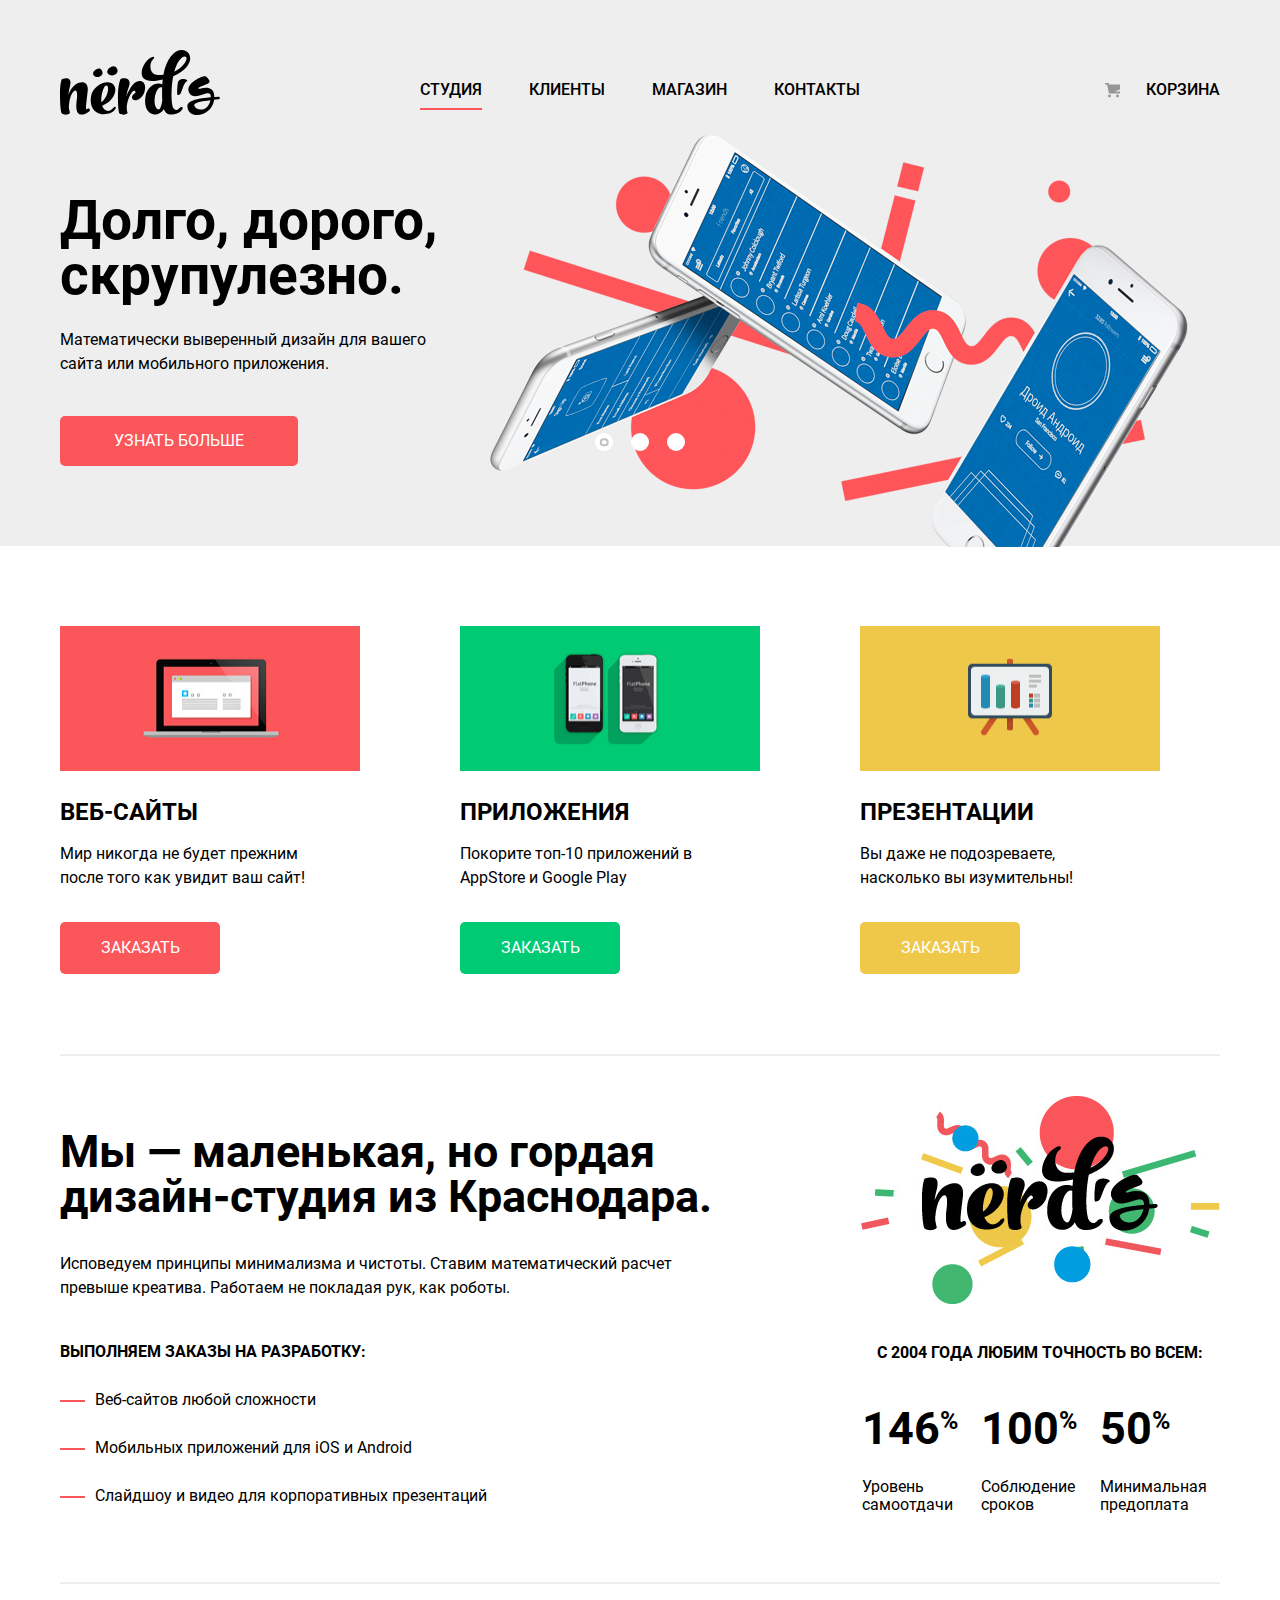
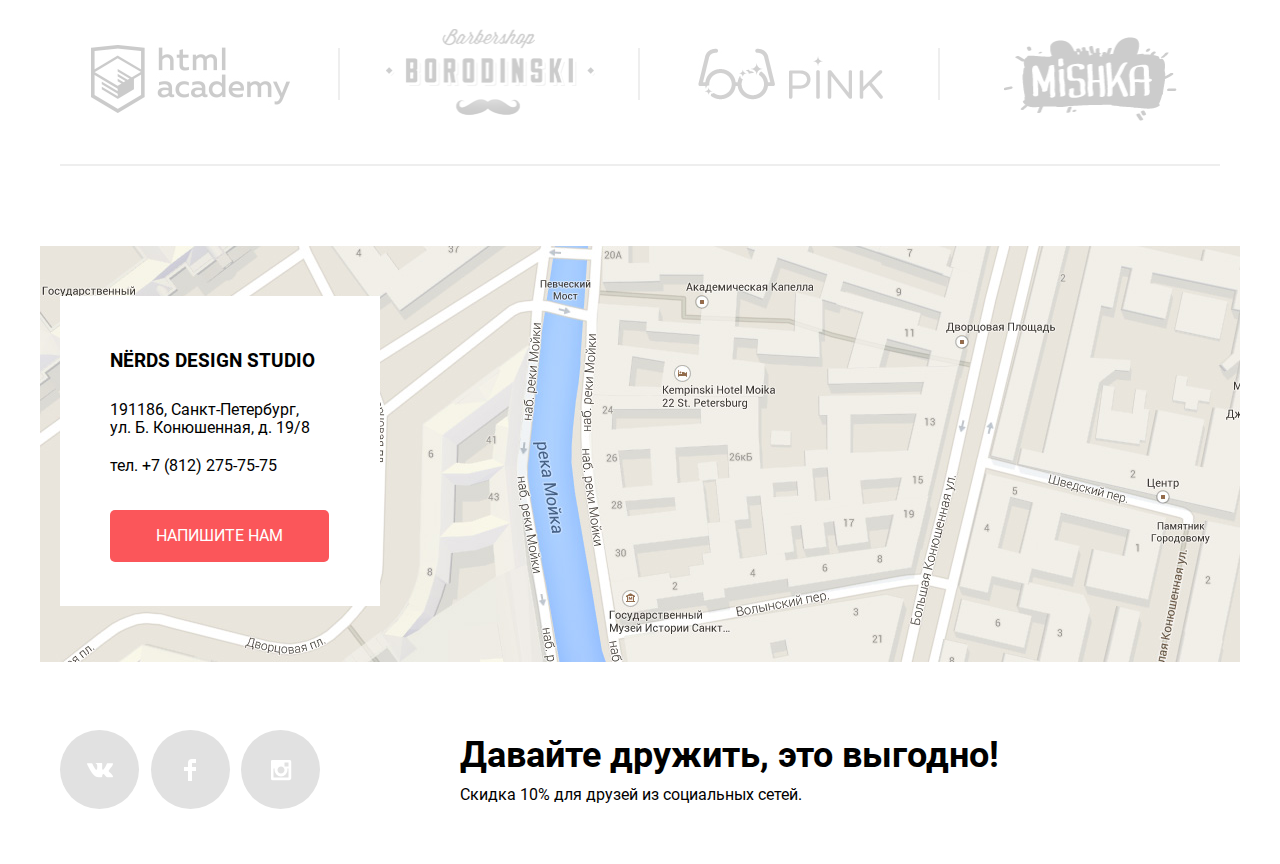
==== index.html @ c5b49dd9 "Оптимизировано" ====
<!DOCTYPE html>
<html lang="ru">
  <head>
    <meta charset="utf-8">
    <title>HTML Academy: Нёрдс</title>
    <link href="css/normalize.css" rel="stylesheet">
    <link href="css/min.style.css" rel="stylesheet">
  </head>
  <body class="index">
    <header class="main-header">
      <div class="container">
        <nav>
          <a class="logo-container" href="index.html">
            <img src="img/icons/nerds-logo.svg" alt="Логотип Нёрдс" width="160" height="65">
          </a>
          <ul class="site-navigation">
            <li class="site-navigation-item">
              <a class="current" href="studio.html">Студия</a>
            </li>
            <li class="site-navigation-item">
              <a href="clients.html">Клиенты</a>
            </li>
            <li class="site-navigation-item">
              <a href="catalog.html">Магазин</a>
            </li>
            <li class="site-navigation-item">
              <a href="contacts.html">Контакты</a>
            </li>
          </ul>
          <ul class="user-navigation">
            <li class="user-navigation-item">
              <a href="cart.html">Корзина</a>
            </li>
          </ul>
        </nav>
        <section class="main-slider">
          <input type="radio" name="slider" id="slide-1" checked>
          <input type="radio" name="slider" id="slide-2">
          <input type="radio" name="slider" id="slide-3">
          <div class="slider-navigation">
            <label for="slide-1" class="slider-navigation-item"></label>
            <label for="slide-2" class="slider-navigation-item"></label>
            <label for="slide-3" class="slider-navigation-item"></label>
          </div>
          <ul class="slider-list">
            <li class="slider-item first">
              <div class="item-info">
                <h2>Долго, дорого, скрупулезно.</h2>
                <p>Математически выверенный дизайн для вашего сайта или мобильного приложения.</p>
                <a class="button" href="slide-1.html">Узнать больше</a>
              </div>
            </li>
            <li class="slider-item second">
              <div class="item-info">
                <h2>Любим математику как никто другой</h2>
                <p>Никакого креатива, только математические формулы для расчета идеальных пропорций.</p>
                <a class="button" href="slide-2.html">Узнать больше</a>
              </div>
            </li>
            <li class="slider-item third">
              <div class="item-info">
                <h2>Только ночь, только хардкор</h2>
                <p>Работать днем, как все? Мы против этого. Ближе к полуночи работа только начинается.</p>
                <a class="button" href="slide-3.html">Узнать больше</a>
              </div>
            </li>
          </ul>
        </section>
      </div>
    </header>
    <main class="container">
      <section class="categories">
        <h2 class="visually-hidden">Каталог услуг</h2>
        <ul class="category-list">
          <li class="category-item cat-first">
            <img src="img/content/illustration-1.jpg" width="300" height="145" alt="Категория: Веб-сайты">
            <h3>Веб-сайты</h3>
            <p>Мир никогда не будет прежним после того как увидит ваш сайт!</p>
            <a class="button" href="to-cart.html">Заказать</a>
          </li>
          <li class="category-item cat-second">
            <img src="img/content/illustration-2.jpg" width="300" height="145" alt="Категория: Веб-приложения">
            <h3>Приложения</h3>
            <p>Покорите топ-10 приложений в AppStore и Google Play</p>
            <a class="button" href="to-cart.html">Заказать</a>
          </li>
          <li class="category-item cat-third">
            <img src="img/content/illustration-3.jpg" width="300" height="145" alt="Категория: Веб-презентации">
            <h3>Презентации</h3>
            <p>Вы даже не подозреваете, насколько вы изумительны!</p>
            <a class="button" href="to-cart.html">Заказать</a>
          </li>
        </ul>
      </section>
      <section class="about-us">
        <div class="container">
          <div class="column-left">
            <h1>Мы — маленькая, но гордая дизайн-студия из Краснодара.</h1>
            <p>Исповедуем принципы минимализма и чистоты. Ставим математический расчет превыше креатива. Работаем не покладая рук, как роботы.</p>
            <b>Выполняем заказы на разработку:</b>
            <ul class="features">
              <li class="feature-item">Веб-сайтов любой сложности</li>
              <li class="feature-item">Мобильных приложений для iOS и Android</li>
              <li class="feature-item">Слайдшоу и видео для корпоративных презентаций</li>
            </ul>
          </div>
          <div class="column-right">
            <img src="img/content/nerds-illustration.png" alt="logo-full" width="360" height="208">
            <table>
              <caption>с 2004 года Любим точность во всем:</caption>
              <tr>
                <th>146<sup>%</sup></th>
                <th>100<sup>%</sup></th>
                <th>50<sup>%</sup></th>
              </tr>
              <tr>
                <td>Уровень самоотдачи</td>
                <td>Соблюдение сроков</td>
                <td>Минимальная предоплата</td>
              </tr>
            </table>
          </div>
        </div>
      </section>
      <section class="clients">
        <div class="container">
          <h2 class="visually-hidden">Наши клиенты</h2>
          <ul class="clients-list">
            <li class="clients-item">
              <a href="https://htmlacademy.ru/intensive/htmlcss" target="blank">HTML academy
                <img src="img/content/logo-1.jpg" alt="HTML academy" width="199" height="68">
              </a>
            </li>
            <li class="clients-item">
              <a href="barbershop-borodinsky.html"> Барбершоп "Бородинский"
                <img src="img/content/logo-2.jpg" alt="Барбершоп Бородинский" width="209" height="90">
              </a>
            </li>
            <li class="clients-item">
              <a href="pink-shop.html">Pink
                <img src="img/content/logo-3.jpg" alt="Pink" width="185" height="52">
              </a>
            </li>
            <li class="clients-item">
              <a href="mishka-store.html">Mishka
                <img src="img/content/logo-4.jpg" alt="Mishka" width="173" height="84">
              </a>
            </li>
          </ul>
        </div>
      </section>
    </main>
    <footer class="main-footer">
      <iframe src="https://www.google.com/maps/embed?pb=!1m18!1m12!1m3!1d1998.6037872533277!2d30.320858716096975!3d59.93871648187614!2m3!1f0!2f0!3f0!3m2!1i1024!2i768!4f13.1!3m3!1m2!1s0x4696310fca145cc1%3A0x42b32648d8238007!2z0JHQvtC70YzRiNCw0Y8g0JrQvtC90Y7RiNC10L3QvdCw0Y8g0YPQuy4sIDE5LzgsINCh0LDQvdC60YIt0J_QtdGC0LXRgNCx0YPRgNCzLCAxOTExODY!5e0!3m2!1sru!2sru!4v1552494220848" width="1200" height="416" style="border:0" allowfullscreen></iframe>
      <div class="container">
        <div class="adress-block">
          <h3>NЁRDS DESIGN STUDIO</h3>
          <p>191186, Санкт-Петербург,
            <br>ул. Б. Конюшенная, д. 19/8
          </p>
          <p>тел. +7 (812) 275-75-75</p>
          <a class="button open-popup" href="feedback.html">Напишите нам</a>
        </div>
      </div>

      <div class="social-container">
        <ul class="footer-social">
          <li class="footer-social-item vkontakte">
            <a href="nerds-vk.ru" aria-label="Группа Nerds во Вконтакте"></a>
          </li>
          <li class="footer-social-item facebook">
            <a href="nefds-fb.com" aria-label="Сообщество Nerds в Facebook"></a>
          </li>
          <li class="footer-social-item instagram">
            <a href="nerds-insta.com" aria-label="Страница Nerds в Instagram"></a>
          </li>
        </ul>
        <p class="footer-slogan">
          <b>Давайте дружить, это выгодно!</b>
          <span>Скидка 10% для друзей из социальных сетей.</span>
        </p>
      </div>
    </footer>
    <div class="modal">
      <button class="close" type="button" aria-label="Закрыть окно">Закрыть</button>
      <form action="https://echo.htmlacademy.ru" method="get">
        <h2>Напишите нам</h2>
        <div class="user-info">
          <p>
            <label for="name">Ваше имя:</label>
            <input type="text" id="name" name="user-name" placeholder="Имя Фамилия">
          </p>
          <p>
            <label for="mail">Ваш e-mail:</label>
            <input type="email" id="mail" name="user-mail" placeholder="email@example.com">
          </p>
        </div>
        <label for="letter">Текст письма:</label>
        <textarea id="letter" minlength="15">В свободной форме</textarea>
        <button class="button" type="submit">Отправить</button>
      </form>
    </div>
    <script src="js/min.script.js"></script>
  </body>
</html>
---- css/min.style.css ----
@-webkit-keyframes bounce{0%{-webkit-transform:translate(-50%,-400%);transform:translate(-50%,-400%)}90%{-webkit-transform:translate(-50%,-10%);transform:translate(-50%,-10%)}to{-webkit-transform:translate(-50%,-50%);transform:translate(-50%,-50%)}}@keyframes bounce{0%{-webkit-transform:translate(-50%,-400%);transform:translate(-50%,-400%)}90%{-webkit-transform:translate(-50%,-10%);transform:translate(-50%,-10%)}to{-webkit-transform:translate(-50%,-50%);transform:translate(-50%,-50%)}}@-webkit-keyframes shake{0%,to{-webkit-transform:translate(-50%,-50%);transform:translate(-50%,-50%)}10%,30%,50%,70%,90%{-webkit-transform:translate(-45%,-50%);transform:translate(-45%,-50%)}20%,40%,60%,80%{-webkit-transform:translate(-55%,-50%);transform:translate(-55%,-50%)}}@keyframes shake{0%,to{-webkit-transform:translate(-50%,-50%);transform:translate(-50%,-50%)}10%,30%,50%,70%,90%{-webkit-transform:translate(-45%,-50%);transform:translate(-45%,-50%)}20%,40%,60%,80%{-webkit-transform:translate(-55%,-50%);transform:translate(-55%,-50%)}}@font-face{font-style:normal;font-weight:500;font-family:"Roboto";src:local("Roboto"),url(../fonts/robotomedium.woff2) format("woff2"),url(../fonts/robotomedium.woff) format("woff")}@font-face{font-style:normal;font-weight:700;font-family:"Roboto";src:local("Roboto"),url(../fonts/robotobold.woff2) format("woff2"),url(../fonts/robotobold.woff) format("woff")}@font-face{font-style:normal;font-weight:400;font-family:"Roboto";src:local("Roboto"),url(../fonts/roboto.woff2) format("woff2"),url(../fonts/roboto.woff) format("woff")}.button,body{margin:0;font-size:16px}body{font-weight:300;font-family:"Roboto","Arial",sans-serif;letter-spacing:0;padding:0;line-height:30px;color:#000}a{text-decoration:none;cursor:pointer}.visually-hidden{position:absolute;width:1px;height:1px;margin:-1px;padding:0;overflow:hidden;border:0;clip:rect(0 0 0 0)}.button{display:inline-block;padding:16px 54px;line-height:18px;vertical-align:middle;text-align:center;color:#fff;text-transform:uppercase;word-wrap:break-word;background-color:#fb565a;border-radius:5px}.button:focus,.button:hover{background-color:#e74246}.button:active{color:rgba(255,255,255,.3);background-color:#d7373b}.container{-webkit-box-sizing:border-box;box-sizing:border-box;width:1200px;margin:0 auto;padding:0 20px}.main-header{padding-top:50px;background-color:#eee}.index.main-header{margin-bottom:80px}.main-header nav{display:-webkit-box;display:-ms-flexbox;display:flex;-webkit-box-align:start;-ms-flex-align:start;align-items:flex-start;background-color:inherit}.logo-container{width:160px;height:65px;margin-right:200px}.logo-container:focus,.logo-container:hover{opacity:.8}.logo-container:active{opacity:.3}.site-navigation,.user-navigation{display:-webkit-box;display:-ms-flexbox;display:flex;-webkit-box-orient:horizontal;-webkit-box-direction:normal;-ms-flex-direction:row;flex-direction:row;-ms-flex-wrap:wrap;flex-wrap:wrap;-webkit-box-pack:justify;-ms-flex-pack:justify;justify-content:space-between;-webkit-box-align:start;-ms-flex-align:start;align-items:flex-start;width:440px;margin:0 60px 0 0;padding:15px 0 0;list-style:none}.user-navigation{-webkit-box-pack:end;-ms-flex-pack:end;justify-content:flex-end;width:300px;margin:0}.site-navigation-item:not(:last-of-type){margin-right:45px}.site-navigation-item a,.user-navigation-item a{position:relative;display:inline-block;padding:10px 0;font-weight:500;font-size:16px;line-height:30px;vertical-align:middle;text-align:right;color:#000;text-transform:uppercase}.site-navigation-item a:focus,.site-navigation-item a:hover,.user-navigation-item a:focus,.user-navigation-item a:hover{color:#fb565a}.site-navigation-item a:active,.user-navigation-item a:active{color:rgba(0,0,0,.3)}.site-navigation-item .current::after{content:"";position:absolute;bottom:5px;left:50%;width:100%;height:2px;background-color:#fb565a;-webkit-transform:translateX(-50%);-ms-transform:translateX(-50%);transform:translateX(-50%)}.user-navigation-item{position:relative}.user-navigation-item:last-child a{width:115px;text-align:right}.user-navigation-item:last-child a:before{content:"";position:absolute;top:50%;left:0;display:block;width:15px;height:15px;background-image:url(../img/icons/cart-icon.svg);-webkit-transform:translateY(-50%);-ms-transform:translateY(-50%);transform:translateY(-50%);opacity:.5}.main-slider{position:relative;margin:0;padding:0}.main-slider input{position:absolute;width:1px;height:1px;margin:-1px;padding:0;overflow:hidden;border:0;clip:rect(0 0 0 0);-webkit-appearance:none;-moz-appearance:none;appearance:none}.slider-navigation{position:absolute;bottom:95px;left:535px;z-index:2;display:-webkit-box;display:-ms-flexbox;display:flex;-webkit-box-pack:justify;-ms-flex-pack:justify;justify-content:space-between;width:90px;height:18px}.slider-navigation-item{width:18px;height:18px;background-color:#fff;border-radius:50%}.main-slider input#slide-1:checked~div label[for=slide-1]::before,.main-slider input#slide-2:checked~div label[for=slide-2]::before,.main-slider input#slide-3:checked~div label[for=slide-3]::before{content:"";position:relative;top:-50%;left:50%;display:inline-block;width:25%;height:25%;vertical-align:middle;border:2px solid #c2c2c2;border-radius:50%;-webkit-transform:translate(-50%,25%);-ms-transform:translate(-50%,25%);transform:translate(-50%,25%)}.main-slider input#slide-1:focus~div label[for=slide-1],.main-slider input#slide-2:focus~div label[for=slide-2],.main-slider input#slide-3:focus~div label[for=slide-3]{-webkit-box-shadow:inset 1px 1px 0 0 #87cefa,inset -1px -1px 0 0 #87cefa,inset -1px 1px 0 0 #87cefa,inset 1px -1px 0 0 #87cefa;box-shadow:inset 1px 1px 0 0 #87cefa,inset -1px -1px 0 0 #87cefa,inset -1px 1px 0 0 #87cefa,inset 1px -1px 0 0 #87cefa}.slider-item,.slider-list{position:relative;width:100%;margin:0}.slider-list{-webkit-box-sizing:border-box;box-sizing:border-box;min-height:430px;list-style:none;display:block;padding:0 0 80px}.slider-item{top:0;left:0;display:none;height:100%;padding:0}.main-slider input#slide-1:checked~.slider-list .first,.main-slider input#slide-2:checked~.slider-list .second,.main-slider input#slide-3:checked~.slider-list .third{display:block}.slider-item.first::after,.slider-item.second::after,.slider-item.third::after{content:"";position:absolute;right:30px;bottom:-82px;z-index:1;width:700px;height:414px;background-image:url(../img/content/slide1.png);background-repeat:no-repeat}.slider-item.second::after,.slider-item.third::after{bottom:-80px;height:430px;background-image:url(../img/content/slide2.png)}.slider-item.third::after{width:760px;height:410px;background-image:url(../img/content/slide3.png)}.slider-item .item-info{width:520px}.slider-item h2{margin:0 0 25px;padding:78px 0 0;font-size:55px;line-height:55px}.slider-item p{width:410px;margin:0 0 40px;padding:0;line-height:24px}.categories{width:1160px;margin:0 auto}.category-item,.category-list{display:-webkit-box;display:-ms-flexbox;display:flex;-webkit-box-direction:normal}.category-list{-webkit-box-pack:start;-ms-flex-pack:start;justify-content:flex-start;list-style:none;-webkit-box-orient:horizontal;-ms-flex-direction:row;flex-direction:row;width:100%;margin:0;padding:80px 0 0}.category-item{-webkit-box-orient:vertical;-ms-flex-direction:column;flex-direction:column;width:300px;margin:0 100px 0 0;padding:0}.category-item img{margin:0 0 26px;padding:0}.category-item h3{margin:0 0 15px;padding:0;font-size:24px;line-height:30px;text-transform:uppercase}.category-item p{max-width:260px;margin:0 0 32px;padding:0;line-height:24px}.category-item a{-webkit-box-sizing:border-box;box-sizing:border-box;max-width:160px;margin:0;padding:17px 0}.cat-second a{background-color:#00ca74}.cat-second a:focus,.cat-second a:hover{background-color:#00bc6c}.cat-second a:active{background-color:#00aa62}.cat-third a{margin-bottom:80px;background-color:#efc84a}.cat-third a:focus,.cat-third a:hover{background-color:#eab534}.cat-third a:active{background-color:#e5a722}.about-us{margin-bottom:50px;font-size:16px;line-height:24px}.about-us .container{display:-webkit-box;display:-ms-flexbox;display:flex;-webkit-box-orient:horizontal;-webkit-box-direction:normal;-ms-flex-direction:row;flex-direction:row;-webkit-box-pack:justify;-ms-flex-pack:justify;justify-content:space-between;width:1160px;margin:0 auto;padding:0;border-top:2px solid #eee}.column-left{width:700px}.column-right{width:360px}.about-us h1{margin:0 0 33px;padding:73px 0 0;font-size:45px;line-height:45px}.about-us p{width:620px;margin:0 0 40px;padding:0}.about-us b,.about-us caption{margin:0;padding:0;font-weight:700;text-transform:uppercase}.about-us .features{margin:0;padding:24px 0 0;list-style:none}.features li{position:relative;margin:0 0 24px;padding:0 0 0 35px}.features li::before{content:"";position:absolute;top:50%;left:0;width:25px;height:2px;background-color:#fb565a}.about-us img{margin:0;padding:40px 0 30px}.about-us table{width:360px;margin:0;padding:0;text-align:left}.about-us sup{font-size:25px;line-height:10px}.about-us caption{padding:0 0 55px}.about-us td,.about-us th{width:120px;margin:0;padding:2px 0 35px;font-size:45px;line-height:10px}.about-us td{padding:0;font-weight:400;font-size:16px;line-height:18px}.clients{margin-bottom:80px}.clients .container{-webkit-box-align:center;-ms-flex-align:center;align-items:center;-webkit-box-sizing:border-box;box-sizing:border-box;width:1160px;min-height:184px;margin:0 auto;padding:0;border-top:2px solid #eee;border-bottom:2px solid #eee}.clients .container,.clients-item,.clients-list{display:-webkit-box;display:-ms-flexbox;display:flex}.clients-list{-webkit-box-orient:horizontal;-webkit-box-direction:normal;-ms-flex-direction:row;flex-direction:row;-ms-flex-wrap:wrap;flex-wrap:wrap;height:100%;padding:0;list-style:none;width:100%}.clients-item{position:relative;-webkit-box-pack:center;-ms-flex-pack:center;justify-content:center;-webkit-box-align:center;-ms-flex-align:center;align-items:center;-webkit-box-sizing:border-box;box-sizing:border-box;width:300px;padding-top:15px}.clients-item a{opacity:.2;font-size:0}.clients-item a:focus,.clients-item a:hover{opacity:1}.clients-item a:active{opacity:.1}.clients-item:first-of-type,.clients-item:last-of-type{width:280px;padding-top:25px}.clients-item:first-of-type{padding-right:20px}.clients-item:last-of-type{padding-left:20px}.clients-item:not(:last-of-type)::after{content:"";position:absolute;top:50%;right:0;width:2px;height:52px;background-color:#eee;-webkit-transform:translateY(-50%);-ms-transform:translateY(-50%);transform:translateY(-50%)}.main-footer .container{position:relative;display:block;width:1200px;height:416px;margin:0 auto 68px;padding:0;background-color:#e9e5dc;background-image:url(../img/content/map.jpg)}.main-footer iframe{z-index:1;width:100%;height:416px;positioN:absolute}.adress-block,.adress-block .button{-webkit-box-sizing:border-box;box-sizing:border-box}.adress-block{position:absolute;top:50px;left:20px;z-index:2;height:310px;background-color:#fff;width:320px;padding:50px}.adress-block h3{margin:0 0 25px;padding:0}.adress-block p{margin:0 0 20px;padding:0;font-weight:400;line-height:18px}.adress-block .button{width:219px;margin:15px 0 0;padding:17px 0}.footer-social,.social-container{display:-webkit-box;display:-ms-flexbox;display:flex;-webkit-box-orient:horizontal;-webkit-box-direction:normal;-ms-flex-direction:row;flex-direction:row;width:1160px;margin:0 auto 45px;padding:0 20px}.footer-social{-ms-flex-wrap:wrap;flex-wrap:wrap;-webkit-box-pack:justify;-ms-flex-pack:justify;justify-content:space-between;-webkit-box-align:start;-ms-flex-align:start;align-items:flex-start;-webkit-box-sizing:border-box;box-sizing:border-box;width:260px;margin:0 140px 0 0;padding:0;list-style:none}.footer-social-item{width:79px;height:79px;margin-bottom:10px;background-color:#e1e1e1;border-radius:50%}.footer-social-item a{position:relative;display:block;width:100%;height:100%;border-radius:50%}.footer-social-item a:focus,.footer-social-item a:hover{background-color:#e74246}.footer-social-item a:active{background-color:#d7373b}.facebook a:active::after,.instagram a:active::after,.vkontakte a:active::after{opacity:.3}.facebook a::after,.vkontakte a::after{left:50%;-webkit-transform:translate(-50%,-50%);-ms-transform:translate(-50%,-50%);transform:translate(-50%,-50%)}.vkontakte a::after{content:"";position:absolute;top:50%;display:block;width:26px;height:15px;background-image:url(../img/icons/vk-icon.svg)}.facebook a::after{width:12px;height:22px;background-image:url(../img/icons/fb-icon.svg)}.facebook a::after,.field-radio label::before,.instagram a::after{content:"";position:absolute;top:50%;display:block}.instagram a::after{background-image:url(../img/icons/insta-icon.svg);-webkit-transform:translate(-50%,-50%);-ms-transform:translate(-50%,-50%);transform:translate(-50%,-50%);left:50%;width:21px;height:21px}.footer-slogan{max-width:560px;margin:0;padding:0}.footer-slogan p{margin-top:30px;padding:1px 0 0}.footer-slogan b{display:block;margin-bottom:7px;padding-top:7px;font-weight:700;font-size:36px;line-height:36px}.footer-slogan span{margin:0}.main-header h1{width:100%;margin:0;padding:78px 0 0;font-weight:500;font-size:55px;line-height:55px;text-align:center;letter-spacing:.001em}.container.inner-container,.main-header .title{display:-webkit-box;display:-ms-flexbox;display:flex}.main-header .title{-webkit-box-sizing:border-box;box-sizing:border-box;min-height:240px;margin:0;padding-bottom:100px}.container.inner-container{-webkit-box-orient:horizontal;-webkit-box-direction:normal;-ms-flex-direction:row;flex-direction:row;-webkit-box-pack:justify;-ms-flex-pack:justify;justify-content:space-between;padding:0 20px}.catalog .main-header{margin-bottom:58px}.container aside{width:260px}aside fieldset{display:-webkit-box;display:-ms-flexbox;display:flex;-webkit-box-orient:vertical;-webkit-box-direction:normal;-ms-flex-direction:column;flex-direction:column;margin:0;padding:0;border:0}.field-range{margin-bottom:60px}.field-radio{margin-bottom:34px}.field-check{margin-bottom:35px}fieldset legend{margin-bottom:15px;padding:0;font-weight:700;font-size:18px;line-height:24px;text-transform:uppercase;letter-spacing:.001em}fieldset label{position:relative;margin-bottom:10px;padding-left:35px;font-weight:400}.range-filter{width:260px;margin-top:35px}.range-controls{position:relative;height:41px;margin-bottom:15px;padding-top:39px;padding-right:20px;padding-left:20px;background-color:#f1f1f1;border-radius:5px}.range-controls .scale{height:2px;background:#d7dcde}.range-controls .bar{width:70%;height:2px;background:#00ca74}.range-controls .toggle{position:absolute;top:31px;left:0;width:4px;height:4px;padding:0;background-color:#ababab;border:8px solid #fff;border-radius:50%;-webkit-box-shadow:0 2px 1px 0 #cfcfcf;box-shadow:0 2px 1px 0 #cfcfcf;cursor:pointer}.range-controls .toggle-min{left:15px}.range-controls .toggle-max{left:160px}.price-controls{display:-webkit-box;display:-ms-flexbox;display:flex;-webkit-box-orient:horizontal;-webkit-box-direction:normal;-ms-flex-direction:row;flex-direction:row;width:100%}.price-controls label{width:50%;margin-bottom:0;padding:0;font-size:16px;text-transform:uppercase}.price-controls input{width:60px;margin-left:10px;padding:8px 10px;font-size:16px;font-family:"Roboto","Arial",sans-serif;text-align:center;color:#283136;background:#f1f1f1;border:0;border-radius:5px}.max-price{text-align:right}.field-radio label::before{left:0;width:18px;height:18px;border:3px solid #4d4d4d;border-radius:50%;-webkit-transform:translateY(-50%);-ms-transform:translateY(-50%);transform:translateY(-50%);opacity:.5}.field-radio input:checked+label:after{content:"";position:absolute;top:50%;left:8px;width:8px;height:8px;background-color:#4d4d4d;border-radius:50%;-webkit-transform:translateY(-50%);-ms-transform:translateY(-50%);transform:translateY(-50%);opacity:.5}.field-check label:before{content:"";position:absolute;top:50%;left:0;display:block;-webkit-box-sizing:border-box;box-sizing:border-box;width:27px;height:23px;background-image:url(../img/icons/checkbox-off.svg);background-repeat:no-repeat;-webkit-transform:translateY(-50%);-ms-transform:translateY(-50%);transform:translateY(-50%);opacity:.5}.field-check input:checked+label:before{background-image:url(../img/icons/checkbox-on.svg)}.field-radio input:checked+label:hover:after,fieldset label:hover:before{opacity:1}fieldset input:disabled+label{opacity:.3;pointer-events:none}fieldset input:focus+label{-webkit-box-shadow:inset 1px 1px 0 0 #87cefa,inset -1px -1px 0 0 #87cefa,inset -1px 1px 0 0 #87cefa,inset 1px -1px 0 0 #87cefa;box-shadow:inset 1px 1px 0 0 #87cefa,inset -1px -1px 0 0 #87cefa,inset -1px 1px 0 0 #87cefa,inset 1px -1px 0 0 #87cefa}.field-radio input:focus+label:after,fieldset input:focus+label:before{opacity:1}aside button{width:100%;border:0}aside .button{font-weight:700;font-size:16px;line-height:18px;color:#000;background-color:#eee;border-radius:2%}aside .button:focus,aside .button:hover{background-color:#dfdfdf}aside .button:active{color:rgba(0,0,0,.3);background-color:#d5d5d5;-webkit-box-shadow:inset 0 3px 0 0 rgba(0,0,0,.1);box-shadow:inset 0 3px 0 0 rgba(0,0,0,.1)}.inner-catalog{width:760px}.inner-catalog ul{margin:0;padding:0;list-style:none}.inner-catalog .sortings,.sortings ul{display:-webkit-box;display:-ms-flexbox;display:flex;-webkit-box-orient:horizontal;-webkit-box-direction:normal;-ms-flex-direction:row;flex-direction:row}.inner-catalog .sortings{margin-bottom:50px}.sortings ul{margin:0;padding:0}.sortings h3{margin:0 auto 0 0;padding:0;font-weight:700;font-size:18px;line-height:24px;text-transform:uppercase;letter-spacing:.001em}.sortings a{display:inline-block;font-weight:400;font-size:14px;line-height:18px;vertical-align:middle;color:#000;text-transform:uppercase;opacity:.3}.sortings a:focus,.sortings a:hover{opacity:.6}.sortings a:active{opacity:1}.sortings .sort-type{margin-right:45px}.sort-order li,.sort-type li{display:-webkit-inline-box;display:-ms-inline-flexbox;display:inline-flex}.sort-type li:not(:last-of-type){margin-right:25px;padding-top:2px}.sortings .sort-order{display:-webkit-box;display:-ms-flexbox;display:flex;-webkit-box-pack:justify;-ms-flex-pack:justify;justify-content:space-between;width:45px}.sort-order a{position:relative;width:15px;height:18px;font-size:0}.sort-order .sorted::before{-webkit-transform:rotate(180deg);-ms-transform:rotate(180deg);transform:rotate(180deg)}.sort-order a::before{content:"";position:absolute;top:25%;left:25%;display:block;width:11px;height:10px;background-image:url(../img/icons/icon-up-dir.svg)}.sortings .sorted{opacity:1}.inner-catalog .catalog-list{display:-webkit-box;display:-ms-flexbox;display:flex;-webkit-box-orient:horizontal;-webkit-box-direction:normal;-ms-flex-direction:row;flex-direction:row;-ms-flex-wrap:wrap;flex-wrap:wrap;margin-bottom:26px}.catalog-item{position:relative;max-width:360px;margin-bottom:24px;padding-top:40px}.catalog-item:not(:nth-of-type(2n)){margin-right:40px}.catalog-item .button,.catalog-item .info{-webkit-box-sizing:border-box;box-sizing:border-box}.catalog-item .info{position:absolute;bottom:10px;z-index:2;display:-webkit-box;display:-ms-flexbox;display:flex;-webkit-box-orient:vertical;-webkit-box-direction:normal;-ms-flex-direction:column;flex-direction:column;-webkit-box-align:center;-ms-flex-align:center;align-items:center;min-height:230px;max-height:575px;padding-bottom:40px;background-color:#eee;width:100%}.catalog-item:before{content:"";position:absolute;top:0;left:0;width:360px;height:40px;background-image:url(../img/icons/browser.svg);opacity:.12}.catalog-item h3{margin:0 0 18px;padding:30px 0 0;font-weight:700;font-size:18px;line-height:24px;text-transform:uppercase;letter-spacing:.001em}.project-name a{color:#000}.catalog-item b{width:200px;min-height:60px;max-height:800px;margin-bottom:5px;overflow:auto;font-weight:400;line-height:18px;text-align:center}.catalog-item .button{width:200px}.catalog-item .hidden{display:none}.catalog-item:focus-within:before,.catalog-item:focus:before,.catalog-item:hover:before{opacity:1}.catalog-item a:focus+.hidden,.catalog-item a:hover+.hidden{display:-webkit-box;display:-ms-flexbox;display:flex}.catalog-item .hidden:hover,.catalog-item:focus-within .hidden{display:-webkit-box;display:-ms-flexbox;display:flex}.inner-catalog .pagination{display:-webkit-box;display:-ms-flexbox;display:flex;-webkit-box-orient:horizontal;-webkit-box-direction:normal;-ms-flex-direction:row;flex-direction:row;-ms-flex-wrap:wrap;flex-wrap:wrap;width:100%;margin-bottom:40px}.pagination a,.pagination-item{-webkit-box-pack:center;-ms-flex-pack:center;justify-content:center;-webkit-box-align:center;-ms-flex-align:center;align-items:center;-webkit-box-sizing:border-box;box-sizing:border-box}.pagination a{display:-webkit-inline-box;display:-ms-inline-flexbox;display:inline-flex;width:100%;color:#000;text-transform:uppercase;height:100%}.pagination-item{display:-webkit-box;display:-ms-flexbox;display:flex;min-width:50px;height:50px;margin:0 10px 20px 0;padding:0;background-color:#eee;border-radius:5px}.pagination-item:last-of-type{width:260px;margin-right:0}.pagination .current{-webkit-box-sizing:border-box;box-sizing:border-box;background-color:transparent;border:3px solid #eee}.pagination-item:focus-within,.pagination-item:hover{background-color:#dfdfdf}.pagination-item:active{background-color:#d5d5d5;-webkit-box-shadow:inset 0 3px 0 0 rgba(0,0,0,.1);box-shadow:inset 0 3px 0 0 rgba(0,0,0,.1)}.pagination-item:active a{color:rgba(0,0,0,.3)}.modal{position:fixed;top:50%;left:50%;z-index:5;display:none;-webkit-box-sizing:border-box;box-sizing:border-box;width:960px;height:590px;margin:0;padding:70px 100px;background-color:#fff;-webkit-box-shadow:0 20px 40px 0 rgba(0,0,0,.75);box-shadow:0 20px 40px 0 rgba(0,0,0,.75);-webkit-transform:translate(-50%,-50%);-ms-transform:translate(-50%,-50%);transform:translate(-50%,-50%)}.modal-error,.modal-open{-webkit-animation-duration:.6s;animation-duration:.6s}.modal-open{display:block;-webkit-animation-name:bounce;animation-name:bounce}.modal-error{-webkit-animation-name:shake;animation-name:shake}.modal .close{position:absolute;top:80px;right:90px;width:21px;height:21px;font-size:0;background:0 0;background-image:url(../img/icons/close-cross.svg);border:0;opacity:.5}.modal .close:focus,.modal .close:hover{opacity:1}.modal .close:active{opacity:.1}.modal button{border:0}.modal form{-webkit-box-orient:vertical;-ms-flex-direction:column;flex-direction:column;width:100%;margin:0;padding:0}.modal h2{margin:0 0 30px;padding:0;font-size:45px;line-height:45px}.modal .user-info,.modal form,.user-info p{display:-webkit-box;display:-ms-flexbox;display:flex;-webkit-box-direction:normal}.modal .user-info{-webkit-box-pack:justify;-ms-flex-pack:justify;justify-content:space-between;margin:0 0 25px;padding:0;-webkit-box-orient:horizontal;-ms-flex-direction:row;flex-direction:row}.user-info p{-webkit-box-orient:vertical;-ms-flex-direction:column;flex-direction:column;width:360px}.modal textarea,.user-info input{-webkit-box-sizing:border-box;box-sizing:border-box;padding:14px;border:2px solid rgba(0,0,0,.3);border-radius:3px}.user-info input{font-weight:400;margin:0}.modal label,.user-info p{margin:0 0 5px;padding:0}label[for=letter]{margin-bottom:0}.modal textarea{height:116px;margin:0 0 48px;color:rgba(0,0,0,.3)}.modal .button{width:260px}
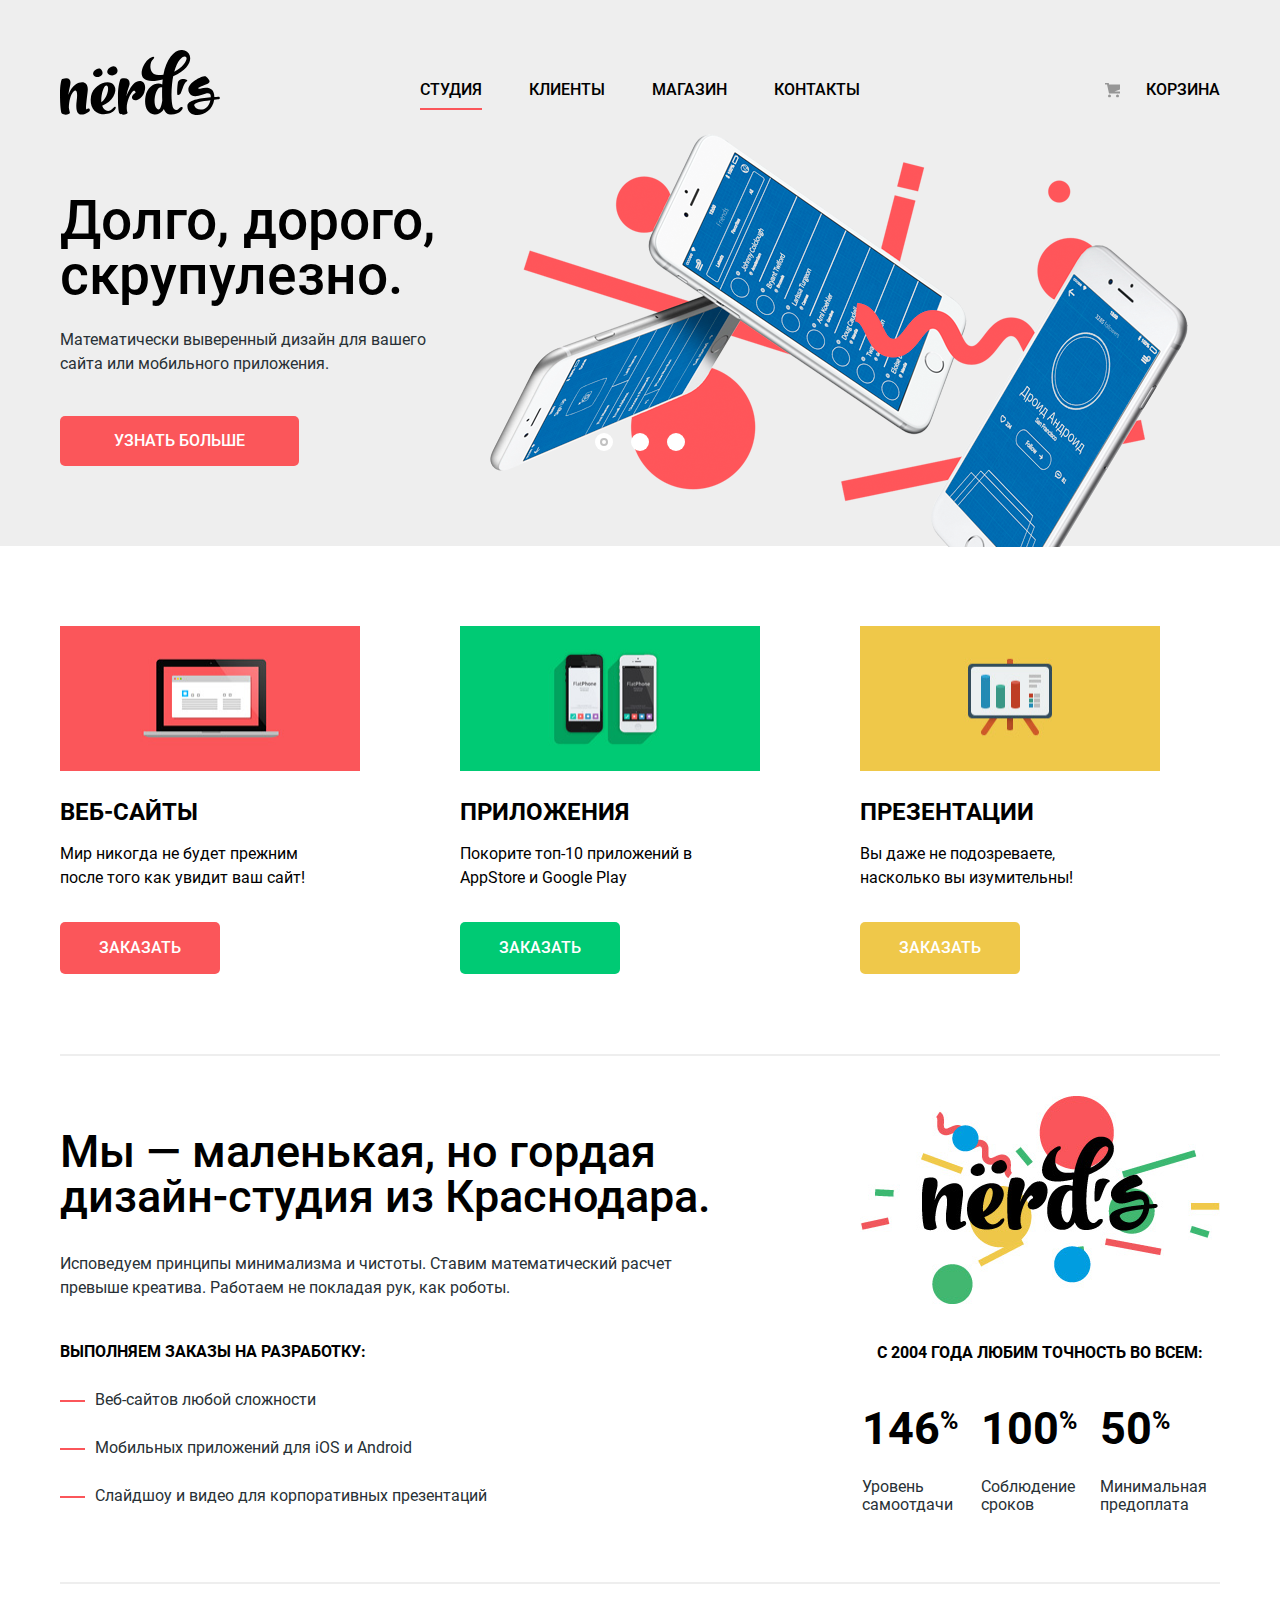
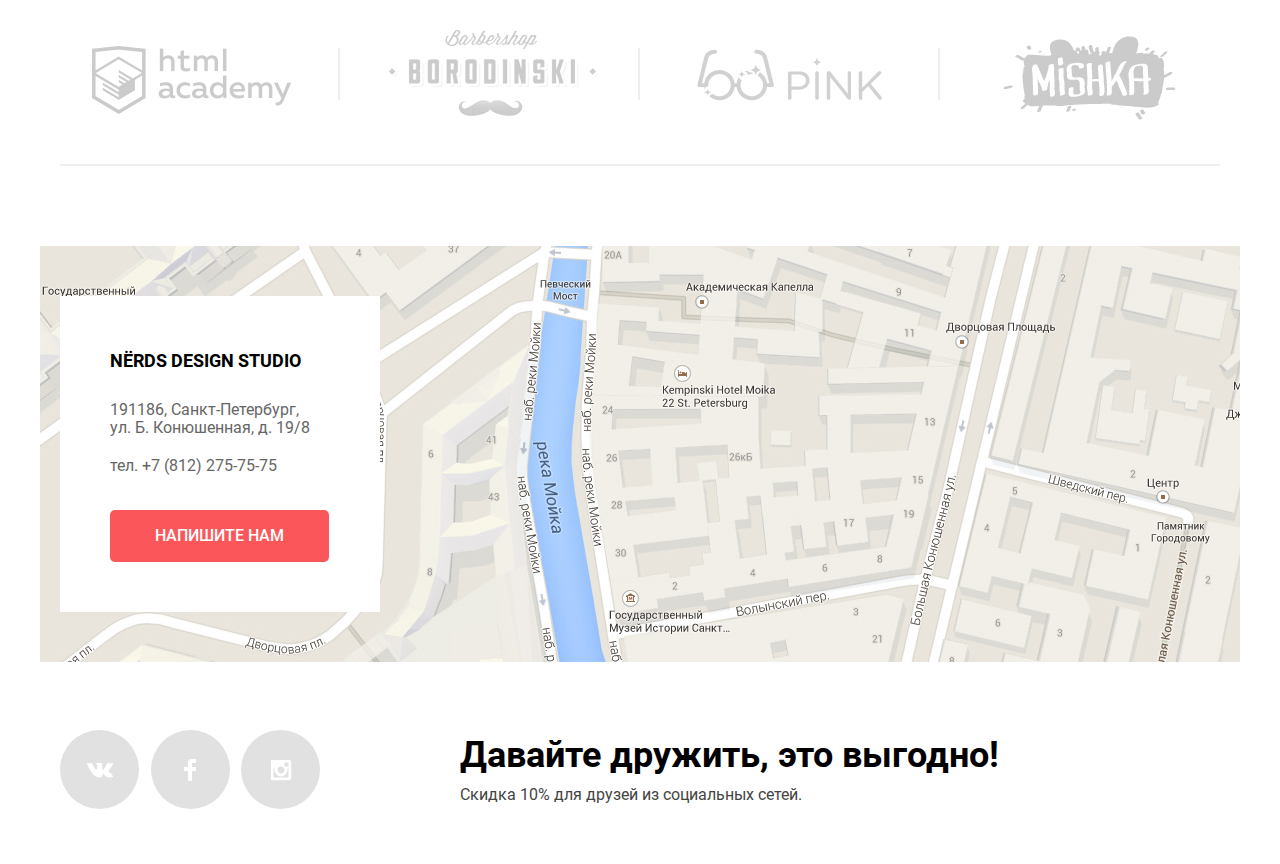
==== commit 87348fb9: "Правки самостоятельно после первой попытки" ====
--- a/index.html
+++ b/index.html
@@ -4,7 +4,7 @@
     <meta charset="utf-8">
     <title>HTML Academy: Нёрдс</title>
     <link href="css/normalize.css" rel="stylesheet">
-    <link href="css/min.style.css" rel="stylesheet">
+    <link href="css/styles.css" rel="stylesheet">
   </head>
   <body class="index">
     <header class="main-header">
@@ -38,9 +38,9 @@
           <input type="radio" name="slider" id="slide-2">
           <input type="radio" name="slider" id="slide-3">
           <div class="slider-navigation">
-            <label for="slide-1" class="slider-navigation-item"></label>
-            <label for="slide-2" class="slider-navigation-item"></label>
-            <label for="slide-3" class="slider-navigation-item"></label>
+            <label for="slide-1" class="slider-navigation-item">Кнопка слайда номер один</label>
+            <label for="slide-2" class="slider-navigation-item">Кнопка слайда номер два</label>
+            <label for="slide-3" class="slider-navigation-item">Кнопка слайда номер три</label>
           </div>
           <ul class="slider-list">
             <li class="slider-item first">
@@ -128,22 +128,22 @@
           <ul class="clients-list">
             <li class="clients-item">
               <a href="https://htmlacademy.ru/intensive/htmlcss" target="blank">HTML academy
-                <img src="img/content/logo-1.jpg" alt="HTML academy" width="199" height="68">
+                <img src="img/content/logo-1.png" alt="HTML academy" width="199" height="68">
               </a>
             </li>
             <li class="clients-item">
               <a href="barbershop-borodinsky.html"> Барбершоп "Бородинский"
-                <img src="img/content/logo-2.jpg" alt="Барбершоп Бородинский" width="209" height="90">
+                <img src="img/content/logo-2.png" alt="Барбершоп Бородинский" width="209" height="90">
               </a>
             </li>
             <li class="clients-item">
               <a href="pink-shop.html">Pink
-                <img src="img/content/logo-3.jpg" alt="Pink" width="185" height="52">
+                <img src="img/content/logo-3.png" alt="Pink" width="185" height="52">
               </a>
             </li>
             <li class="clients-item">
               <a href="mishka-store.html">Mishka
-                <img src="img/content/logo-4.jpg" alt="Mishka" width="173" height="84">
+                <img src="img/content/logo-4.png" alt="Mishka" width="173" height="84">
               </a>
             </li>
           </ul>
--- a/css/styles.css
+++ b/css/styles.css
@@ -0,0 +1,2009 @@
+@font-face {
+  font-style: normal;
+  font-weight: 500;
+  font-family: "Roboto";
+
+  src: local("Roboto"),
+  url("../fonts/robotomedium.woff2") format("woff2"),
+  url("../fonts/robotomedium.woff") format("woff");
+}
+
+@font-face {
+  font-style: normal;
+  font-weight: 700;
+  font-family: "Roboto";
+
+  src: local("Roboto"),
+  url("../fonts/robotobold.woff2") format("woff2"),
+  url("../fonts/robotobold.woff") format("woff");
+}
+
+@font-face {
+  font-style: normal;
+  font-weight: 400;
+  font-family: "Roboto";
+
+  src: local("Roboto"),
+  url("../fonts/roboto.woff2") format("woff2"),
+  url("../fonts/roboto.woff") format("woff");
+}
+
+@-webkit-keyframes bounce {
+  0% {
+    -webkit-transform: translate(-50%, -400%);
+            transform: translate(-50%, -400%);
+  }
+
+  90% {
+    -webkit-transform: translate(-50%, -10%);
+            transform: translate(-50%, -10%);
+  }
+
+  100% {
+    -webkit-transform: translate(-50%, -50%);
+            transform: translate(-50%, -50%);
+  }
+}
+
+@keyframes bounce {
+  0% {
+    -webkit-transform: translate(-50%, -400%);
+            transform: translate(-50%, -400%);
+  }
+
+  90% {
+    -webkit-transform: translate(-50%, -10%);
+            transform: translate(-50%, -10%);
+  }
+
+  100% {
+    -webkit-transform: translate(-50%, -50%);
+            transform: translate(-50%, -50%);
+  }
+}
+
+@-webkit-keyframes shake {
+  0%,
+  100% {
+    -webkit-transform: translate(-50%, -50%);
+            transform: translate(-50%, -50%);
+  }
+
+  10%,
+  30%,
+  50%,
+  70%,
+  90% {
+    -webkit-transform: translate(-45%, -50%);
+            transform: translate(-45%, -50%);
+  }
+
+  20%,
+  40%,
+  60%,
+  80% {
+    -webkit-transform: translate(-55%, -50%);
+            transform: translate(-55%, -50%);
+  }
+}
+
+@keyframes shake {
+  0%,
+  100% {
+    -webkit-transform: translate(-50%, -50%);
+            transform: translate(-50%, -50%);
+  }
+
+  10%,
+  30%,
+  50%,
+  70%,
+  90% {
+    -webkit-transform: translate(-45%, -50%);
+            transform: translate(-45%, -50%);
+  }
+
+  20%,
+  40%,
+  60%,
+  80% {
+    -webkit-transform: translate(-55%, -50%);
+            transform: translate(-55%, -50%);
+  }
+}
+
+body {
+  margin: 0;
+  padding: 0;
+
+  font-weight: 400;
+  font-size: 16px;
+  line-height: 30px;
+  font-family: "Roboto", "Arial", sans-serif;
+  color: rgb(0, 0, 0);
+  letter-spacing: 0;
+}
+
+a {
+  text-decoration: none;
+
+  cursor: pointer;
+}
+
+.visually-hidden {
+  position: absolute;
+
+  width: 1px;
+  height: 1px;
+  margin: -1px;
+  padding: 0;
+  overflow: hidden;
+
+  border: 0;
+
+  clip: rect(0 0 0 0);
+}
+
+.button {
+  display: inline-block;
+  margin: 0;
+  padding: 16px 54px;
+
+  font-weight: 500;
+  font-size: 16px;
+  line-height: 18px;
+  vertical-align: middle;
+  text-align: center;
+  color: rgb(255, 255, 255);
+  text-transform: uppercase;
+  word-wrap: break-word;
+
+  background-color: rgb(251, 86, 90);
+  border-radius: 5px;
+}
+
+.button:hover,
+.button:focus {
+  background-color: rgb(231, 66, 70);
+}
+
+.button:active {
+  color: rgba(255, 255, 255, 0.3);
+
+  background-color: rgb(215, 55, 59);
+  box-shadow: inset 0 3px 0 0 rgba(0, 1, 1, 0.1);
+}
+
+.container {
+  -webkit-box-sizing: border-box;
+          box-sizing: border-box;
+  width: 1200px;
+  margin: 0 auto;
+  padding: 0 20px;
+}
+
+.main-header {
+  padding-top: 50px;
+
+  background-color: rgb(238, 238, 238);
+}
+
+.index.main-header {
+  margin-bottom: 80px;
+}
+
+.main-header nav {
+  display: -webkit-box;
+  display: -ms-flexbox;
+  display: flex;
+  -webkit-box-align: start;
+  -ms-flex-align: start;
+  align-items: flex-start;
+
+  background-color: inherit;
+}
+
+.logo-container {
+  width: 160px;
+  height: 65px;
+  margin-right: 200px;
+}
+
+.logo-container:hover,
+.logo-container:focus {
+  opacity: 0.8;
+}
+
+.logo-container:active {
+  opacity: 0.3;
+}
+
+.site-navigation {
+  display: -webkit-box;
+  display: -ms-flexbox;
+  display: flex;
+  -webkit-box-orient: horizontal;
+  -webkit-box-direction: normal;
+  -ms-flex-direction: row;
+      flex-direction: row;
+  -ms-flex-wrap: wrap;
+      flex-wrap: wrap;
+  -webkit-box-pack: justify;
+  -ms-flex-pack: justify;
+  justify-content: space-between;
+  -webkit-box-align: start;
+  -ms-flex-align: start;
+  align-items: flex-start;
+  width: 440px;
+  margin: 0;
+  margin-right: 60px;
+  padding: 0;
+  padding-top: 15px;
+
+  list-style: none;
+}
+
+.user-navigation {
+  display: -webkit-box;
+  display: -ms-flexbox;
+  display: flex;
+  -webkit-box-orient: horizontal;
+  -webkit-box-direction: normal;
+  -ms-flex-direction: row;
+      flex-direction: row;
+  -ms-flex-wrap: wrap;
+      flex-wrap: wrap;
+  -webkit-box-pack: end;
+  -ms-flex-pack: end;
+  justify-content: flex-end;
+  -webkit-box-align: start;
+  -ms-flex-align: start;
+  align-items: flex-start;
+  width: 300px;
+  margin: 0;
+  padding: 0;
+  padding-top: 15px;
+
+  list-style: none;
+}
+
+.site-navigation-item:not(:last-of-type) {
+  margin-right: 45px;
+}
+
+.site-navigation-item a,
+.user-navigation-item a {
+  position: relative;
+
+  display: inline-block;
+  padding: 10px 0;
+
+  font-weight: 500;
+  font-size: 16px;
+  line-height: 30px;
+  vertical-align: middle;
+  text-align: right;
+  color: rgb(0, 0, 0);
+  text-transform: uppercase;
+}
+
+.site-navigation-item a:hover,
+.site-navigation-item a:focus,
+.user-navigation-item a:hover,
+.user-navigation-item a:focus {
+  color: rgb(251, 86, 90);
+}
+
+.site-navigation-item a:active,
+.user-navigation-item a:active {
+  color: rgba(0, 0, 0, 0.3);
+}
+
+.site-navigation-item .current::after {
+  content: "";
+  position: absolute;
+  bottom: 5px;
+  left: 50%;
+
+  width: 100%;
+  height: 2px;
+
+  background-color: rgb(251, 86, 90);
+  -webkit-transform: translateX(-50%);
+      -ms-transform: translateX(-50%);
+          transform: translateX(-50%);
+}
+
+.user-navigation-item {
+  position: relative;
+}
+
+.user-navigation-item:last-child a {
+  width: 115px;
+
+  text-align: right;
+}
+
+.user-navigation-item:last-child a:before {
+  content: "";
+  position: absolute;
+  top: 50%;
+  left: 0;
+
+  display: block;
+  width: 15px;
+  height: 15px;
+
+  background-image: url("../img/icons/cart-icon.svg");
+  -webkit-transform: translateY(-50%);
+      -ms-transform: translateY(-50%);
+          transform: translateY(-50%);
+  opacity: 0.5;
+}
+
+.main-slider {
+  position: relative;
+
+  margin: 0;
+  padding: 0;
+}
+
+.main-slider input {
+  position: absolute;
+
+  width: 1px;
+  height: 1px;
+  margin: -1px;
+  padding: 0;
+  overflow: hidden;
+
+  border: 0;
+
+  clip: rect(0 0 0 0);
+
+  -webkit-appearance: none;
+     -moz-appearance: none;
+          appearance: none;
+}
+
+.slider-navigation {
+  position: absolute;
+  bottom: 95px;
+  left: 535px;
+  z-index: 2;
+
+  display: -webkit-box;
+  display: -ms-flexbox;
+  display: flex;
+  -webkit-box-pack: justify;
+  -ms-flex-pack: justify;
+  justify-content: space-between;
+  width: 90px;
+  height: 18px;
+}
+
+.slider-navigation-item {
+  position: relative;
+
+  width: 18px;
+  height: 18px;
+
+  font-size: 0;
+
+  background-color: rgb(255, 255, 255);
+  border-radius: 50%;;
+}
+
+.main-slider input#slide-1:checked ~ div label[for="slide-1"]::before,
+.main-slider input#slide-2:checked ~ div label[for="slide-2"]::before,
+.main-slider input#slide-3:checked ~ div label[for="slide-3"]::before {
+  content: "";
+  position: absolute;
+  top: 50%;
+  left: 50%;
+
+  width: 4px;
+  height: 4px;
+
+  border: 2px solid rgb(194, 194, 194);
+  border-radius: 50%;
+  transform: translate(-50%, -50%);
+}
+
+.main-slider input#slide-1:focus ~ div label[for="slide-1"],
+.main-slider input#slide-2:focus ~ div label[for="slide-2"],
+.main-slider input#slide-3:focus ~ div label[for="slide-3"] {
+  -webkit-box-shadow: inset 1px 1px 0 0 lightskyblue,
+  inset -1px -1px 0 0 lightskyblue,
+  inset -1px 1px 0 0 lightskyblue,
+  inset 1px -1px 0 0 lightskyblue;
+          box-shadow: inset 1px 1px 0 0 lightskyblue,
+  inset -1px -1px 0 0 lightskyblue,
+  inset -1px 1px 0 0 lightskyblue,
+  inset 1px -1px 0 0 lightskyblue;
+}
+
+.slider-list {
+  position: relative;
+
+  display: block;
+  -webkit-box-sizing: border-box;
+          box-sizing: border-box;
+  width: 100%;
+  min-height: 430px;
+  margin: 0;
+  padding: 0;
+  padding-bottom: 80px;
+
+  list-style: none;
+}
+
+.slider-item {
+  position: relative;
+  top: 0;
+  left: 0;
+
+  display: none;
+  width: 100%;
+  height: 100%;
+  margin: 0;
+  padding: 0;
+}
+
+.main-slider input#slide-1:checked ~ .slider-list .first,
+.main-slider input#slide-2:checked ~ .slider-list .second,
+.main-slider input#slide-3:checked ~ .slider-list .third {
+  display: block;
+}
+
+.slider-item.first::after {
+  content: "";
+  position: absolute;
+  right: 30px;
+  bottom: -82px;
+  z-index: 1;
+
+  width: 700px;
+  height: 414px;
+
+  background-image: url("../img/content/slide1.png");
+  background-repeat: no-repeat;
+}
+
+.slider-item.second::after {
+  content: "";
+  position: absolute;
+  right: 30px;
+  bottom: -80px;
+  z-index: 1;
+
+  width: 700px;
+  height: 430px;
+
+  background-image: url("../img/content/slide2.png");
+  background-repeat: no-repeat;
+}
+
+.slider-item.third::after {
+  content: "";
+  position: absolute;
+  right: 30px;
+  bottom: -80px;
+  z-index: 1;
+
+  width: 760px;
+  height: 410px;
+
+  background-image: url("../img/content/slide3.png");
+  background-repeat: no-repeat;
+}
+
+.slider-item .item-info {
+  width: 520px;
+}
+
+.slider-item h2 {
+  margin: 0;
+  margin-bottom: 25px;
+  padding: 0;
+  padding-top: 78px;
+
+  font-weight: 500;
+  font-size: 55px;
+  line-height: 55px;
+}
+
+.slider-item p {
+  width: 410px;
+  margin: 0;
+  margin-bottom: 40px;
+  padding: 0;
+
+  line-height: 24px;
+  color: rgb(40, 49, 54);
+}
+
+.categories {
+  width: 1160px;
+  margin: 0 auto;
+}
+
+.category-list {
+  display: -webkit-box;
+  display: -ms-flexbox;
+  display: flex;
+  -webkit-box-orient: horizontal;
+  -webkit-box-direction: normal;
+  -ms-flex-direction: row;
+      flex-direction: row;
+  flex-wrap: wrap;
+  -webkit-box-pack: start;
+  -ms-flex-pack: start;
+  justify-content: flex-start;
+  width: 100%;
+  margin: 0;
+  padding: 0;
+  padding-top: 80px;
+
+  list-style: none;
+}
+
+.category-item {
+  display: -webkit-box;
+  display: -ms-flexbox;
+  display: flex;
+  -webkit-box-orient: vertical;
+  -webkit-box-direction: normal;
+  -ms-flex-direction: column;
+      flex-direction: column;
+  width: 300px;
+  margin: 0;
+  margin-right: 100px;
+  padding: 0;
+}
+
+.category-item:nth-of-type(3n) {
+  margin-right: auto;
+}
+.category-item img {
+  margin: 0;
+  margin-bottom: 26px;
+  padding: 0;
+}
+
+.category-item h3 {
+  margin: 0;
+  margin-bottom: 15px;
+  padding: 0;
+
+  font-size: 24px;
+  line-height: 30px;
+  text-transform: uppercase;
+}
+
+.category-item p {
+  max-width: 260px;
+  margin: 0;
+  margin-bottom: 32px;
+  padding: 0;
+
+  line-height: 24px;
+}
+
+.category-item a {
+  -webkit-box-sizing: border-box;
+          box-sizing: border-box;
+  max-width: 160px;
+  margin: 0;
+  padding: 17px 0;
+}
+
+.cat-second a {
+  background-color: rgb(0, 202, 116);
+}
+
+.cat-second a:hover,
+.cat-second a:focus {
+  background-color: rgb(0, 188, 108);
+}
+
+.cat-second a:active {
+  background-color: rgb(0, 170, 98);
+}
+
+.cat-third a {
+  margin-bottom: 80px;
+
+  background-color: rgb(239, 200, 74);
+}
+
+.cat-third a:hover,
+.cat-third a:focus {
+  background-color: rgb(234, 181, 52);
+}
+
+.cat-third a:active {
+  background-color: rgb(229, 167, 34);
+}
+
+.about-us {
+  margin-bottom: 50px;
+
+  font-size: 16px;
+  line-height: 24px;
+}
+
+.about-us .container {
+  display: -webkit-box;
+  display: -ms-flexbox;
+  display: flex;
+  -webkit-box-orient: horizontal;
+  -webkit-box-direction: normal;
+  -ms-flex-direction: row;
+      flex-direction: row;
+  -webkit-box-pack: justify;
+  -ms-flex-pack: justify;
+  justify-content: space-between;
+  width: 1160px;
+  margin: 0 auto;
+  padding: 0;
+
+  border-top: 2px solid rgb(238, 238, 238);
+}
+
+.column-left {
+  width: 700px;
+}
+
+.column-right {
+  width: 360px;
+}
+
+.about-us h1 {
+  margin: 0;
+  margin-bottom: 33px;
+  padding: 0;
+  padding-top: 73px;
+
+  font-weight: 500;
+  font-size: 45px;
+  line-height: 45px;
+}
+
+.about-us p {
+  width: 620px;
+  margin: 0;
+  margin-bottom: 40px;
+  padding: 0;
+
+  color: rgb(40, 49, 54);
+}
+
+.about-us b {
+  margin: 0;
+  padding: 0;
+
+  font-weight: 700;
+  text-transform: uppercase;
+}
+
+.about-us .features {
+  margin: 0;
+  padding: 0;
+  padding-top: 24px;
+
+  list-style: none;
+}
+
+.features li {
+  position: relative;
+
+  margin: 0;
+  margin-bottom: 24px;
+  padding: 0;
+  padding-left: 35px;
+
+  color: rgb(40, 49, 54);
+}
+
+.features li::before {
+  content: "";
+  position: absolute;
+  top: 50%;
+  left: 0;
+
+  width: 25px;
+  height: 2px;
+
+  background-color: rgb(251, 86, 90);
+}
+
+.about-us img {
+  margin: 0;
+  padding: 40px 0 30px 0;
+}
+
+.about-us table {
+  width: 360px;
+  margin: 0;
+  padding: 0;
+
+  text-align: left;
+}
+
+.about-us sup {
+  font-size: 25px;
+  line-height: 10px;
+}
+
+.about-us caption {
+  margin: 0;
+  padding: 0;
+  padding-bottom: 55px;
+
+  font-weight: 700;
+  text-transform: uppercase;
+}
+
+.about-us th {
+  width: 120px;
+  margin: 0;
+  padding: 0;
+  padding-top: 2px;
+  padding-bottom: 35px;
+
+  font-weight: 700;
+  font-size: 45px;
+  line-height: 10px;
+}
+
+.about-us td {
+  width: 120px;
+  margin: 0;
+  padding: 0;
+
+  font-weight: 400;
+  font-size: 16px;
+  line-height: 18px;
+  color: rgb(40, 49, 54);
+}
+
+.clients {
+  margin-bottom: 80px;
+}
+
+.clients .container {
+  display: flex;
+  justify-content: flex-start;
+  align-items: center;
+  box-sizing: border-box;
+  width: 1160px;
+  margin: 0 auto;
+  padding: 0;
+
+  border-top: 2px solid rgb(238, 238, 238);
+  border-bottom: 2px solid rgb(238, 238, 238);
+}
+
+.clients-list {
+  display: -webkit-box;
+  display: -ms-flexbox;
+  display: flex;
+  -webkit-box-orient: horizontal;
+  -webkit-box-direction: normal;
+  -ms-flex-direction: row;
+      flex-direction: row;
+  -ms-flex-wrap: wrap;
+      flex-wrap: wrap;
+  width: 100%;
+  height: 100%;
+  margin: 0;
+  padding: 0;
+
+  list-style: none;
+}
+
+.clients-item {
+  position: relative;
+
+  display: -webkit-box;
+  display: -ms-flexbox;
+  display: flex;
+  -webkit-box-pack: center;
+  -ms-flex-pack: center;
+  justify-content: center;
+  -webkit-box-align: center;
+  -ms-flex-align: center;
+  align-items: flex-start;
+  box-sizing: border-box;
+  width: 300px;
+  height: 180px;
+  margin: 0;
+  padding: 0;
+}
+
+.clients-item a {
+  opacity: 0.2;
+}
+
+.clients-item img {
+  width: 100%;
+  height: 100%;
+}
+
+.clients-item a:hover,
+.clients-item a:focus {
+  opacity: 1;
+}
+
+.clients-item a:active {
+  opacity: 0.1;
+}
+
+.clients-item:first-of-type,
+.clients-item:nth-of-type(5n),
+.clients-item:last-of-type,
+.clients-item:nth-of-type(4n) {
+  width: 280px;
+}
+
+.clients-item:first-of-type,
+.clients-item:nth-of-type(5n) {
+  padding-right: 20px;
+}
+
+.clients-item:nth-of-type(4n) {
+  padding-left: 20px;
+}
+
+.clients-item:not(:last-of-type):not(:nth-of-type(4n))::after {
+  content: "";
+  position: absolute;
+  top: 50%;
+  right: 0;
+
+  width: 2px;
+  height: 52px;
+
+  background-color: rgb(238, 238, 238);
+  -webkit-transform: translateY(-50%);
+      -ms-transform: translateY(-50%);
+          transform: translateY(-50%);
+}
+
+.clients-item a {
+  font-size: 0;
+}
+
+.main-footer {
+  min-height: 416px;
+}
+
+.main-footer .container {
+  position: relative;
+
+  display: block;
+  width: 1200px;
+  height: 416px;
+  min-height: 416px;
+  margin: 0 auto;
+  margin-bottom: 68px;
+  padding: 0;
+
+  background-color: rgb(233, 229, 220);
+  background-image: url("../img/content/map.jpg");
+}
+
+.main-footer iframe {
+  z-index: 1;
+
+  width: 100%;
+  height: 416px;
+
+  positioN: absolute;
+}
+
+.adress-block {
+  position: absolute;
+  top: 50px;
+  left: 20px;
+  z-index: 2;
+
+  -webkit-box-sizing: border-box;
+          box-sizing: border-box;
+  width: 320px;
+  min-height: 310px;
+  padding: 50px;
+
+  background-color: rgb(255, 255, 255);
+}
+
+.adress-block h3 {
+  margin: 0;
+  margin-bottom: 25px;
+  padding: 0;
+
+  font-weight: 700;
+  font-size: 18px;
+  line-height: 30px;
+}
+
+.adress-block p {
+  margin: 0;
+  margin-bottom: 20px;
+  padding: 0;
+
+  font-weight: 400;
+  font-size: 16px;
+  line-height: 18px;
+  color: rgb(102, 102, 102);
+}
+
+.adress-block .button {
+  -webkit-box-sizing: border-box;
+          box-sizing: border-box;
+  width: 219px;
+  margin: 0;
+  margin-top: 15px;
+  padding: 17px 0;
+}
+
+.social-container {
+  display: -webkit-box;
+  display: -ms-flexbox;
+  display: flex;
+  -webkit-box-orient: horizontal;
+  -webkit-box-direction: normal;
+  -ms-flex-direction: row;
+      flex-direction: row;
+  width: 1160px;
+  margin: 0 auto;
+  margin-bottom: 45px;
+  padding: 0 20px;
+}
+
+.footer-social {
+  display: -webkit-box;
+  display: -ms-flexbox;
+  display: flex;
+  -webkit-box-orient: horizontal;
+  -webkit-box-direction: normal;
+  -ms-flex-direction: row;
+      flex-direction: row;
+  -ms-flex-wrap: wrap;
+      flex-wrap: wrap;
+  -webkit-box-pack: justify;
+  -ms-flex-pack: justify;
+  justify-content: space-between;
+  -webkit-box-align: start;
+  -ms-flex-align: start;
+  align-items: flex-start;
+  -webkit-box-sizing: border-box;
+          box-sizing: border-box;
+  width: 260px;
+  margin: 0;
+  margin-right: 140px;
+  padding: 0;
+
+  list-style: none;
+}
+
+.footer-social-item {
+  width: 79px;
+  height: 79px;
+  margin-bottom: 10px;
+
+  background-color: rgb(225, 225, 225);
+  border-radius: 50%;
+}
+
+.footer-social-item a {
+  position: relative;
+
+  display: block;
+  width: 100%;
+  height: 100%;
+
+  border-radius: 50%;
+}
+
+.footer-social-item a:hover,
+.footer-social-item a:focus {
+  background-color: rgb(231, 66, 70);
+}
+
+.footer-social-item a:active {
+  background-color: rgb(215, 55, 59);
+  box-shadow: inset 0 3px 0 0 rgba(0, 1, 1, 0.1);
+}
+
+.vkontakte a:active::after,
+.facebook a:active::after,
+.instagram a:active::after {
+  opacity: 0.3;
+}
+
+.vkontakte a::after {
+  content: "";
+  position: absolute;
+  top: 50%;
+  left: 50%;
+
+  display: block;
+  width: 26px;
+  height: 15px;
+
+  background-image: url("../img/icons/vk-icon.svg");
+  -webkit-transform: translate(-50%, -50%);
+      -ms-transform: translate(-50%, -50%);
+          transform: translate(-50%, -50%);
+}
+
+.facebook a::after {
+  content: "";
+  position: absolute;
+  top: 50%;
+  left: 50%;
+
+  display: block;
+  width: 12px;
+  height: 22px;
+
+  background-image: url("../img/icons/fb-icon.svg");
+  -webkit-transform: translate(-50%, -50%);
+      -ms-transform: translate(-50%, -50%);
+          transform: translate(-50%, -50%);
+}
+
+.instagram a::after {
+  content: "";
+  position: absolute;
+  top: 50%;
+  left: 50%;
+
+  display: block;
+  width: 21px;
+  height: 21px;
+
+  background-image: url("../img/icons/insta-icon.svg");
+  -webkit-transform: translate(-50%, -50%);
+      -ms-transform: translate(-50%, -50%);
+          transform: translate(-50%, -50%);
+}
+
+.footer-slogan {
+  max-width: 560px;
+  margin: 0;
+  padding: 0;
+}
+
+.footer-slogan p {
+  margin-top: 30px;
+  padding: 0;
+  padding-top: 1px;
+}
+
+.footer-slogan b {
+  display: block;
+  margin-bottom: 7px;
+  padding-top: 7px;
+
+  font-weight: 700;
+  font-size: 36px;
+  line-height: 36px;
+}
+
+.footer-slogan span {
+  margin: 0;
+
+  font-weight: 400;
+  font-size: 16px;
+  line-height: 22px;
+  color: rgb(68, 68, 68);
+}
+
+.main-header h1 {
+  width: 100%;
+  margin: 0;
+  padding: 0;
+  padding-top: 78px;
+
+  font-weight: 500;
+  font-size: 55px;
+  line-height: 55px;
+  text-align: center;
+  letter-spacing: 0.001em;
+}
+
+.main-header .title {
+  display: -webkit-box;
+  display: -ms-flexbox;
+  display: flex;
+  -webkit-box-sizing: border-box;
+          box-sizing: border-box;
+  min-height: 240px;
+  margin: 0;
+  padding-bottom: 100px;
+}
+
+.container.inner-container {
+  display: -webkit-box;
+  display: -ms-flexbox;
+  display: flex;
+  -webkit-box-orient: horizontal;
+  -webkit-box-direction: normal;
+  -ms-flex-direction: row;
+      flex-direction: row;
+  -webkit-box-pack: justify;
+  -ms-flex-pack: justify;
+  justify-content: space-between;
+  padding: 0 20px;
+}
+.catalog .main-header {
+  margin-bottom: 58px;
+}
+
+.container aside {
+  width: 260px;
+}
+
+aside fieldset {
+  display: -webkit-box;
+  display: -ms-flexbox;
+  display: flex;
+  -webkit-box-orient: vertical;
+  -webkit-box-direction: normal;
+  -ms-flex-direction: column;
+      flex-direction: column;
+  margin: 0;
+  padding: 0;
+
+  border: none;
+}
+
+.field-range {
+  margin-bottom: 60px;
+}
+
+.field-radio {
+  margin-bottom: 34px;
+}
+
+.field-check {
+  margin-bottom: 35px;
+}
+
+fieldset legend {
+  margin-bottom: 15px;
+  padding: 0;
+
+  font-weight: 700;
+  font-size: 18px;
+  line-height: 30px;
+  text-transform: uppercase;
+  letter-spacing: 0.2px;
+}
+
+fieldset label {
+  position: relative;
+
+  display: block;
+  margin-bottom: 15px;
+  padding-left: 35px;
+
+  font-weight: 400;
+  font-size: 16px;
+  line-height: 20px;
+  color: rgb(40, 49, 54);
+}
+
+.range-filter {
+  width: 260px;
+  margin-top: 35px;
+}
+
+.range-controls {
+  position: relative;
+
+  height: 41px;
+  margin-bottom: 15px;
+  padding-top: 39px;
+  padding-right: 20px;
+  padding-left: 20px;
+
+  background-color: rgb(241, 241, 241);
+  border-radius: 5px;
+}
+
+.range-controls .scale {
+  height: 2px;
+
+  background: rgb(215, 220, 222);
+}
+
+.range-controls .bar {
+  width: 70%;
+  height: 2px;
+
+  background: rgb(0, 202, 116);
+}
+
+.range-controls .toggle {
+  position: absolute;
+  top: 31px;
+  left: 0;
+
+  width: 4px;
+  height: 4px;
+  padding: 0;
+
+  background-color: rgb(171, 171, 171);
+  border: 8px solid rgb(255, 255, 255);
+  border-radius: 50%;
+  -webkit-box-shadow: 0 2px 1px 0 rgb(207, 207, 207);
+          box-shadow: 0 2px 1px 0 rgb(207, 207, 207);
+  cursor: pointer;
+}
+
+.range-controls .toggle-min {
+  left: 15px;
+}
+
+.range-controls .toggle-max {
+  left: 160px;
+}
+
+.price-controls {
+  display: -webkit-box;
+  display: -ms-flexbox;
+  display: flex;
+  -webkit-box-orient: horizontal;
+  -webkit-box-direction: normal;
+  -ms-flex-direction: row;
+      flex-direction: row;
+  width: 100%;
+}
+
+.price-controls label {
+  width: 50%;
+  margin-bottom: 0;
+  padding: 0;
+
+  font-weight: 400;
+  font-size: 16px;
+  line-height: 22px;
+  color: rgb(40, 49, 54);
+  text-transform: uppercase;
+}
+
+.price-controls input {
+  width: 60px;
+  margin-left: 10px;
+  padding: 8px 10px;
+
+  font-weight: 400;
+  font-size: 16px;
+  line-height: 22px;
+  font-family: "Roboto", "Arial", sans-serif;
+  text-align: center;
+  color: rgb(40, 49, 54);
+
+  background: rgb(241, 241, 241);
+  border: none;
+  border-radius: 5px;
+}
+
+.max-price {
+  text-align: right;
+}
+
+.field-radio label::before {
+  content: "";
+  position: absolute;
+  top: 50%;
+  left: 0;
+
+  display: block;
+  width: 18px;
+  height: 18px;
+
+  border: 3px solid rgb(77, 77, 77);
+  border-radius: 50%;
+  -webkit-transform: translateY(-50%);
+      -ms-transform: translateY(-50%);
+          transform: translateY(-50%);
+  opacity: 0.5;
+}
+
+.field-radio input:checked + label:after {
+  content: "";
+  position: absolute;
+  top: 50%;
+  left: 8px;
+
+  width: 8px;
+  height: 8px;
+
+  background-color: rgb(77, 77, 77);
+  border-radius: 50%;
+  -webkit-transform: translateY(-50%);
+      -ms-transform: translateY(-50%);
+          transform: translateY(-50%);
+  opacity: 0.5;
+}
+
+.field-check label:before {
+  content: "";
+  position: absolute;
+  top: 50%;
+  left: 0;
+
+  display: block;
+  -webkit-box-sizing: border-box;
+          box-sizing: border-box;
+  width: 27px;
+  height: 23px;
+
+  background-image: url("../img/icons/checkbox-off.svg");
+  background-repeat: no-repeat;
+  -webkit-transform: translateY(-50%);
+      -ms-transform: translateY(-50%);
+          transform: translateY(-50%);
+  opacity: 0.5;
+}
+
+.field-check input:checked + label:before {
+  background-image: url("../img/icons/checkbox-on.svg");
+}
+
+fieldset label:hover:before,
+.field-radio input:checked + label:hover:after {
+  opacity: 1;
+}
+
+fieldset input:disabled + label {
+  opacity: 0.3;
+
+  pointer-events: none;
+}
+
+fieldset input:focus + label {
+  -webkit-box-shadow: inset 1px 1px 0 0 lightskyblue,
+  inset -1px -1px 0 0 lightskyblue,
+  inset -1px 1px 0 0 lightskyblue,
+  inset 1px -1px 0 0 lightskyblue;
+          box-shadow: inset 1px 1px 0 0 lightskyblue,
+  inset -1px -1px 0 0 lightskyblue,
+  inset -1px 1px 0 0 lightskyblue,
+  inset 1px -1px 0 0 lightskyblue;
+}
+
+fieldset input:focus + label:before,
+.field-radio input:focus + label:after {
+  opacity: 1;
+}
+
+aside button {
+  width: 100%;
+
+  border: none;
+}
+
+aside .button {
+  font-weight: 500;
+  font-size: 16px;
+  line-height: 18px;
+  color: rgb(0, 0, 0);
+
+  background-color: rgb(238, 238, 238);
+  border-radius: 2%;
+}
+
+aside .button:hover,
+aside .button:focus {
+  background-color: rgb(223, 223, 223);
+}
+
+aside .button:active {
+  color: rgba(0, 0, 0, 0.3);
+
+  background-color: rgb(213, 213, 213);
+  -webkit-box-shadow: inset 0 3px 0 0 rgba(0, 0, 0, 0.1);
+          box-shadow: inset 0 3px 0 0 rgba(0, 0, 0, 0.1);
+}
+
+.inner-catalog {
+  width: 760px;
+}
+
+.inner-catalog ul {
+  margin: 0;
+  padding: 0;
+
+  list-style: none;
+}
+
+.inner-catalog .sortings {
+  display: -webkit-box;
+  display: -ms-flexbox;
+  display: flex;
+  -webkit-box-orient: horizontal;
+  -webkit-box-direction: normal;
+  -ms-flex-direction: row;
+      flex-direction: row;
+  margin-bottom: 50px;
+}
+
+.sortings ul {
+  display: -webkit-box;
+  display: -ms-flexbox;
+  display: flex;
+  -webkit-box-orient: horizontal;
+  -webkit-box-direction: normal;
+  -ms-flex-direction: row;
+      flex-direction: row;
+  flex-wrap: wrap;
+  margin: 0;
+  padding: 0;
+}
+
+.sortings h3 {
+  margin: 0;
+  margin-right: auto;
+  padding: 0;
+
+  font-weight: 700;
+  font-size: 18px;
+  line-height: 18px;
+  text-transform: uppercase;
+  letter-spacing: 0.001em;
+}
+
+.sortings a {
+  display: inline-block;
+
+  font-weight: 400;
+  font-size: 14px;
+  line-height: 18px;
+  vertical-align: middle;
+  color: rgb(0,0,0);
+  text-transform: uppercase;
+
+  opacity: 0.3;
+}
+
+.sortings a:hover,
+.sortings a:focus {
+  opacity: 0.6;
+}
+
+.sortings a:active {
+  opacity: 1;
+}
+
+.sortings .sort-type {
+  max-width: 300px;
+  margin-right: 45px;
+}
+
+.sort-type li {
+  display: -webkit-inline-box;
+  display: -ms-inline-flexbox;
+  display: inline-flex;
+  padding-top: 2px;
+}
+
+.sort-type li:not(:last-of-type) {
+  margin-right: 25px;
+}
+
+.sortings .sort-order {
+  display: -webkit-box;
+  display: -ms-flexbox;
+  display: flex;
+  -webkit-box-pack: justify;
+  -ms-flex-pack: justify;
+  justify-content: space-between;
+  width: 45px;
+  max-height: 20px;
+}
+
+.sort-order li {
+  display: -webkit-inline-box;
+  display: -ms-inline-flexbox;
+  display: inline-flex;
+}
+
+.sort-order a {
+  position: relative;
+
+  width: 15px;
+  height: 18px;
+
+  font-size: 0;
+}
+
+.sort-order .sorted::before {
+  -webkit-transform: rotate(180deg);
+      -ms-transform: rotate(180deg);
+          transform: rotate(180deg);
+}
+
+.sort-order a::before {
+  content: "";
+  position: absolute;
+  top: 25%;
+  left: 25%;
+
+  display: block;
+  width: 11px;
+  height: 10px;
+
+  background-image: url("../img/icons/icon-up-dir.svg");
+}
+
+.sortings .sorted {
+  opacity: 1;
+}
+
+.inner-catalog .catalog-list {
+  display: -webkit-box;
+  display: -ms-flexbox;
+  display: flex;
+  -webkit-box-orient: horizontal;
+  -webkit-box-direction: normal;
+  -ms-flex-direction: row;
+      flex-direction: row;
+  -ms-flex-wrap: wrap;
+      flex-wrap: wrap;
+  margin-bottom: 26px;
+}
+
+.catalog-item {
+  position: relative;
+
+  max-width: 360px;
+  max-height: 576px;
+  margin-bottom: 24px;
+  padding-top: 40px;
+}
+
+.catalog-item:not(:nth-of-type(2n)) {
+  margin-right: 40px;
+}
+
+.catalog-item .info {
+  position: absolute;
+  bottom: 10px;
+  z-index: 2;
+
+  display: -webkit-box;
+  display: -ms-flexbox;
+  display: flex;
+  -webkit-box-orient: vertical;
+  -webkit-box-direction: normal;
+  -ms-flex-direction: column;
+      flex-direction: column;
+  -webkit-box-align: center;
+  -ms-flex-align: center;
+  align-items: center;
+  -webkit-box-sizing: border-box;
+          box-sizing: border-box;
+  width: 100%;
+  min-height: 230px;
+  max-height: 575px;
+  padding-bottom: 40px;
+
+  background-color: rgb(238, 238, 238);
+}
+
+.catalog-item:before {
+  content: "";
+  position: absolute;
+  top: 0;
+  left: 0;
+
+  width: 360px;
+  height: 40px;
+
+  background-image: url("../img/icons/browser.svg");
+  opacity: 0.12;
+}
+
+.catalog-item h3 {
+  margin: 0;
+  margin-bottom: 18px;
+  padding: 0;
+  padding-top: 30px;
+
+  font-weight: 700;
+  font-size: 18px;
+  line-height: 24px;
+  text-transform: uppercase;
+  letter-spacing: 0.001em;
+}
+
+.project-name a {
+  max-width: 176px;
+
+  font-weight: 700;
+  font-size: 18px;
+  line-height: 30px;
+  color: rgb(0, 0, 0);
+  word-wrap: break-word;
+}
+
+.catalog-item b {
+  width: 200px;
+  min-height: 60px;
+  max-height: 800px;
+  margin-bottom: 5px;
+  overflow: auto;
+
+  font-weight: 400;
+  font-size: 16px;
+  line-height: 18px;
+  text-align: center;
+  color: rgb(102, 102, 102);
+}
+
+.catalog-item .button {
+  -webkit-box-sizing: border-box;
+          box-sizing: border-box;
+  width: 200px;
+}
+
+.catalog-item .button:active {
+  color: rgb(255, 255, 255);
+}
+.catalog-item:hover {
+  box-shadow: 0 6px 15px 0 rgba(0, 0, 0, 0.25);
+}
+
+.catalog-item .hidden {
+  position: absolute;
+  bottom: 0;
+
+  display: none;
+  width: 100%;
+  height: 231px;
+}
+
+.catalog-item:hover .hidden {
+  display: flex;
+}
+
+.catalog-item:hover:before,
+.catalog-item:focus:before,
+.catalog-item:focus-within:before {
+  opacity: 1;
+}
+
+.catalog-item a:hover + .hidden,
+.catalog-item a:focus + .hidden {
+  display: -webkit-box;
+  display: -ms-flexbox;
+  display: flex;
+}
+
+.catalog-item .hidden:hover,
+.catalog-item:focus-within .hidden {
+  display: -webkit-box;
+  display: -ms-flexbox;
+  display: flex;
+}
+
+.inner-catalog .pagination {
+  display: -webkit-box;
+  display: -ms-flexbox;
+  display: flex;
+  -webkit-box-orient: horizontal;
+  -webkit-box-direction: normal;
+  -ms-flex-direction: row;
+      flex-direction: row;
+  -ms-flex-wrap: wrap;
+      flex-wrap: wrap;
+  width: 100%;
+  margin-bottom: 40px;
+}
+
+.pagination a {
+  display: -webkit-inline-box;
+  display: -ms-inline-flexbox;
+  display: inline-flex;
+  -webkit-box-pack: center;
+  -ms-flex-pack: center;
+  justify-content: center;
+  -webkit-box-align: center;
+  -ms-flex-align: center;
+  align-items: center;
+  -webkit-box-sizing: border-box;
+          box-sizing: border-box;
+  width: 100%;
+  height: 100%;
+
+  font-weight: 500;
+  font-size: 16px;
+  line-height: 18px;
+  color: rgb(0, 0, 0);
+  text-transform: uppercase;
+}
+
+.pagination-item {
+  display: -webkit-box;
+  display: -ms-flexbox;
+  display: flex;
+  -webkit-box-pack: center;
+  -ms-flex-pack: center;
+  justify-content: center;
+  -webkit-box-align: center;
+  -ms-flex-align: center;
+  align-items: center;
+  -webkit-box-sizing: border-box;
+          box-sizing: border-box;
+  min-width: 50px;
+  height: 50px;
+  margin: 0;
+  margin-right: 10px;
+  margin-bottom: 20px;
+  padding: 0;
+
+  background-color: rgb(238, 238, 238);
+  border-radius: 5px;
+}
+
+.pagination-item:last-of-type {
+  width: 260px;
+  margin-right: 0;
+}
+
+.pagination .current {
+  -webkit-box-sizing: border-box;
+          box-sizing: border-box;
+
+  background-color: transparent;
+  border: 3px solid rgb(238, 238, 238);
+}
+
+.pagination-item:hover,
+.pagination-item:focus-within {
+  background-color: rgb(223, 223, 223);
+}
+
+.pagination-item:active {
+  background-color: rgb(213, 213, 213);
+  -webkit-box-shadow: inset 0 3px 0 0 rgba(0, 0, 0, 0.1);
+          box-shadow: inset 0 3px 0 0 rgba(0, 0, 0, 0.1);
+}
+
+.pagination-item:active a {
+  color: rgba(0, 0, 0, 0.3);
+}
+
+.modal {
+  position: fixed;
+  top: 50%;
+  left: 50%;
+  z-index: 5;
+
+  display: none;
+  -webkit-box-sizing: border-box;
+          box-sizing: border-box;
+  width: 960px;
+  min-height: 590px;
+  margin: 0;
+  padding: 70px 100px 0 100px;
+
+  background-color: white;
+  -webkit-box-shadow: 0 20px  40px 0  rgba(0, 0, 0, 0.75) ;
+          box-shadow: 0 20px  40px 0  rgba(0, 0, 0, 0.75) ;
+  -webkit-transform: translate(-50%, -50%);
+      -ms-transform: translate(-50%, -50%);
+          transform: translate(-50%, -50%);
+}
+
+.modal-open {
+  display: block;
+
+  -webkit-animation-name: bounce;
+          animation-name: bounce;
+  -webkit-animation-duration: 0.6s;
+          animation-duration: 0.6s;
+}
+
+.modal-error {
+  -webkit-animation-name: shake;
+          animation-name: shake;
+  -webkit-animation-duration: 0.6s;
+          animation-duration: 0.6s;
+}
+
+.modal .close {
+  position: absolute;
+  top: 80px;
+  right: 90px;
+
+  width: 21px;
+  height: 21px;
+
+  font-size: 0;
+
+  background: none;
+  background-image: url("../img/icons/close-cross.svg");
+  border: none;
+  opacity: 0.5;
+}
+
+.modal .close:hover,
+.modal .close:focus {
+  opacity: 1;
+}
+
+.modal .close:active {
+  opacity: 0.1;
+}
+
+.modal button {
+  border: none;
+}
+
+.modal .button {
+  margin-bottom: 84px;
+}
+.modal form {
+  display: -webkit-box;
+  display: -ms-flexbox;
+  display: flex;
+  -webkit-box-orient: vertical;
+  -webkit-box-direction: normal;
+  -ms-flex-direction: column;
+      flex-direction: column;
+  width: 100%;
+  margin: 0;
+  padding: 0;
+}
+
+.modal h2 {
+  margin: 0;
+  margin-bottom: 30px;
+  padding: 0;
+
+  font-weight: 500;
+  font-size: 45px;
+  line-height: 45px;
+}
+
+.modal .user-info {
+  display: -webkit-box;
+  display: -ms-flexbox;
+  display: flex;
+  -webkit-box-orient: horizontal;
+  -webkit-box-direction: normal;
+  -ms-flex-direction: row;
+      flex-direction: row;
+  flex-wrap: wrap;
+  -webkit-box-pack: justify;
+  -ms-flex-pack: justify;
+  justify-content: space-between;
+  margin: 0;
+  margin-bottom: 25px;
+  padding: 0;
+}
+
+.user-info p {
+  display: -webkit-box;
+  display: -ms-flexbox;
+  display: flex;
+  -webkit-box-orient: vertical;
+  -webkit-box-direction: normal;
+  -ms-flex-direction: column;
+      flex-direction: column;
+  width: 360px;
+  margin: 0;
+  margin-bottom: 5px;
+  padding: 0;
+}
+
+.user-info input {
+  -webkit-box-sizing: border-box;
+          box-sizing: border-box;
+  margin: 0;
+  padding: 0;
+  padding: 14px;
+
+  font-weight: 400;
+  font-size: 16px;
+  line-height: 18px;
+  color: rgba(68, 68, 68, 0.5);
+
+  border: 2px solid rgb(215, 220, 222);
+  border-radius: 3px;
+}
+
+.user-info input:hover {
+  border-color: rgb(180, 185, 187);
+  outline: none;
+}
+
+.user-info input:focus {
+  color: rgb(68, 68, 68);
+
+  border-color: rgb(0, 0, 0);
+  outline: none;
+}
+
+.user-info input:focus::placeholder {
+  color: rgb(68, 68, 68);
+}
+
+.user-info input:invalid {
+  color: rgb(231, 66, 70);
+
+  border-color: rgb(231, 66, 70);
+}
+
+.user-info input:invalid::placeholder {
+  color: rgb(231, 66, 70);
+}
+
+.modal label {
+  margin: 0;
+  margin-bottom: 12px;
+  padding: 0;
+
+  font-weight: 700;
+  font-size: 16px;
+  line-height: 18px;
+}
+
+label[for="letter"] {
+  margin-bottom: 12px;
+}
+
+.modal textarea {
+  -webkit-box-sizing: border-box;
+          box-sizing: border-box;
+  height: 116px;
+  margin: 0;
+  margin-bottom: 48px;
+  padding: 0;
+  padding: 14px;
+
+  font-weight: 400;
+  font-size: 16px;
+  line-height: 18px;
+  font-family: "Roboto", "Arial", sans-serif;
+  color: rgba(68, 68, 68, 0.5);
+
+  border: 2px solid rgb(215, 220, 222);
+  border-radius: 3px;
+}
+
+.modal textarea:hover {
+  border-color: rgb(180, 185, 187);
+}
+
+.modal textarea:focus {
+  color: rgb(68, 68, 68);
+
+  border-color: rgb(0, 0, 0);
+  outline: none;
+}
+
+.modal textarea:invalid {
+  color: rgb(231, 66, 70);
+
+  border-color: rgb(231, 66, 70);
+}
+
+.modal .button {
+  width: 260px;
+}
+
+.modal input::placeholder {
+  font-weight: 400;
+  font-size: 16px;
+  line-height: 18px;
+  font-family: "Roboto", "Arial", sans-serif;
+  color: rgba(68, 68, 68, 0.5);
+}
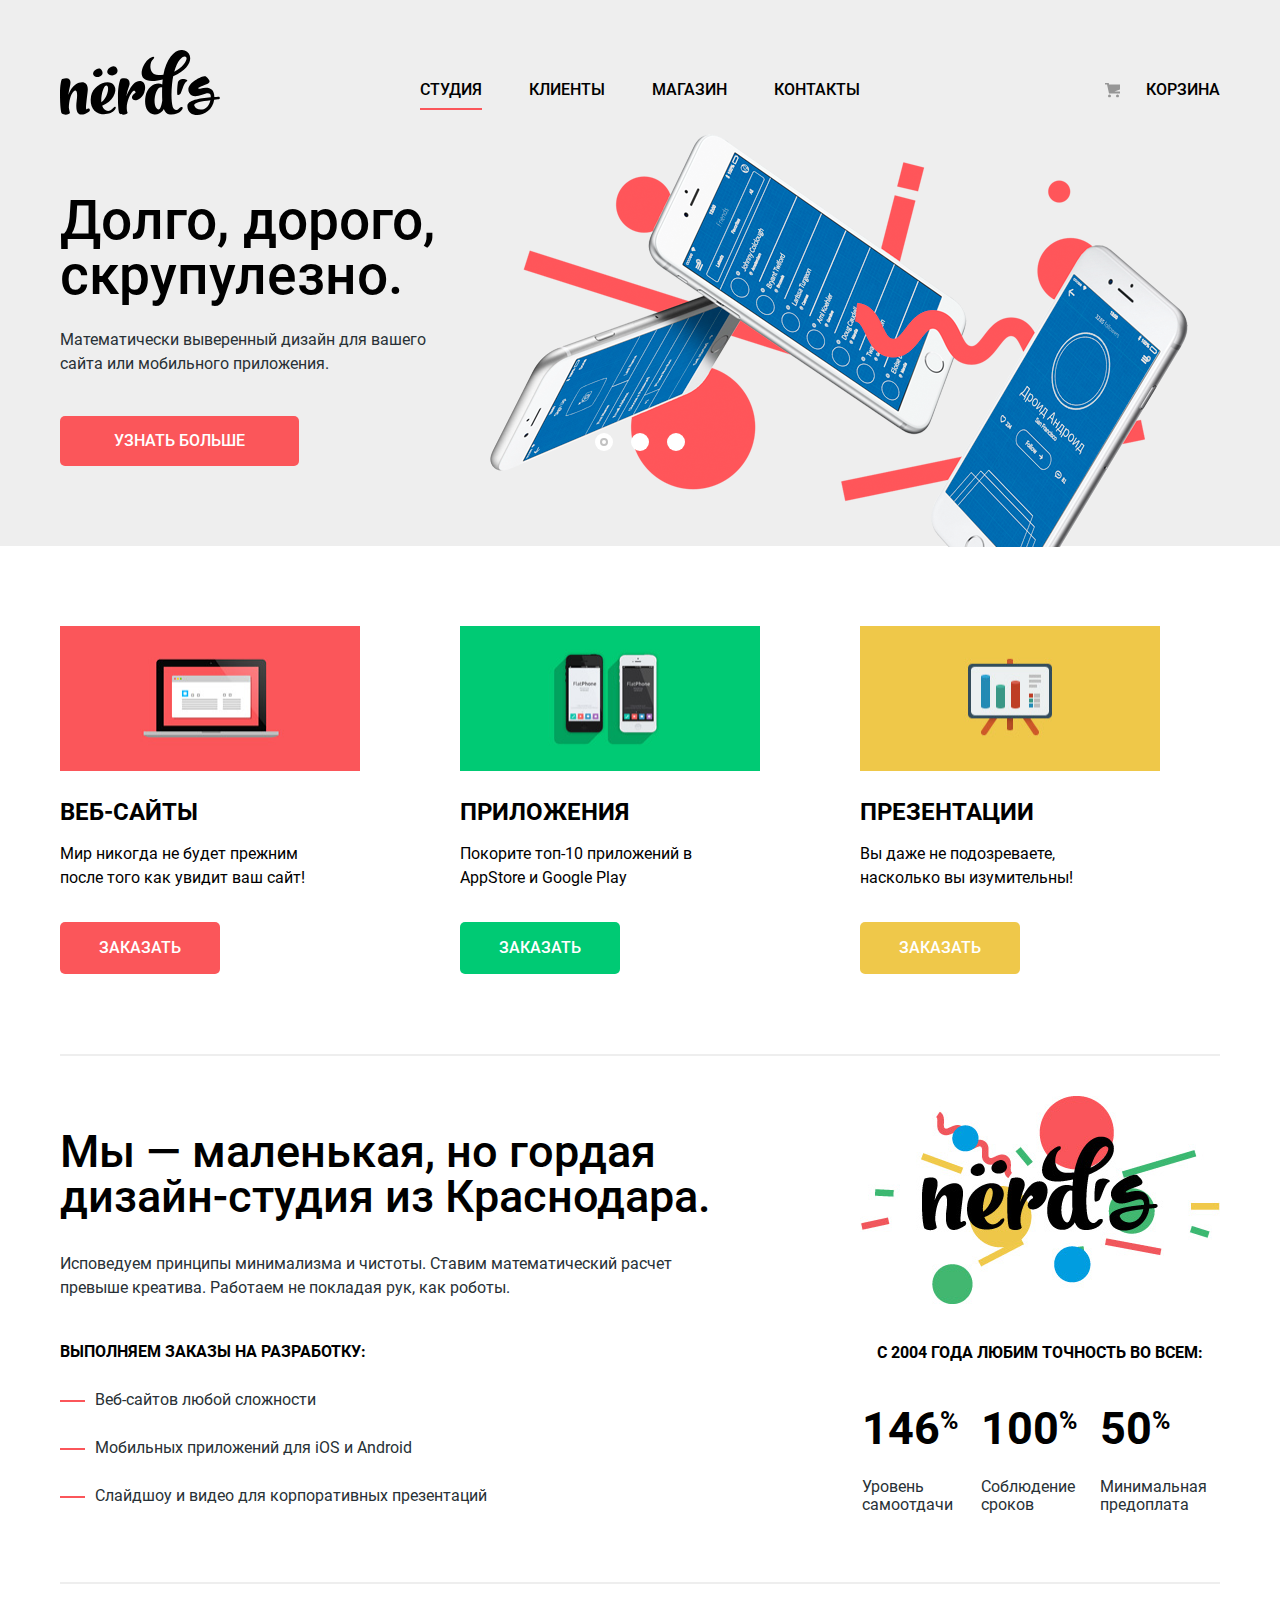
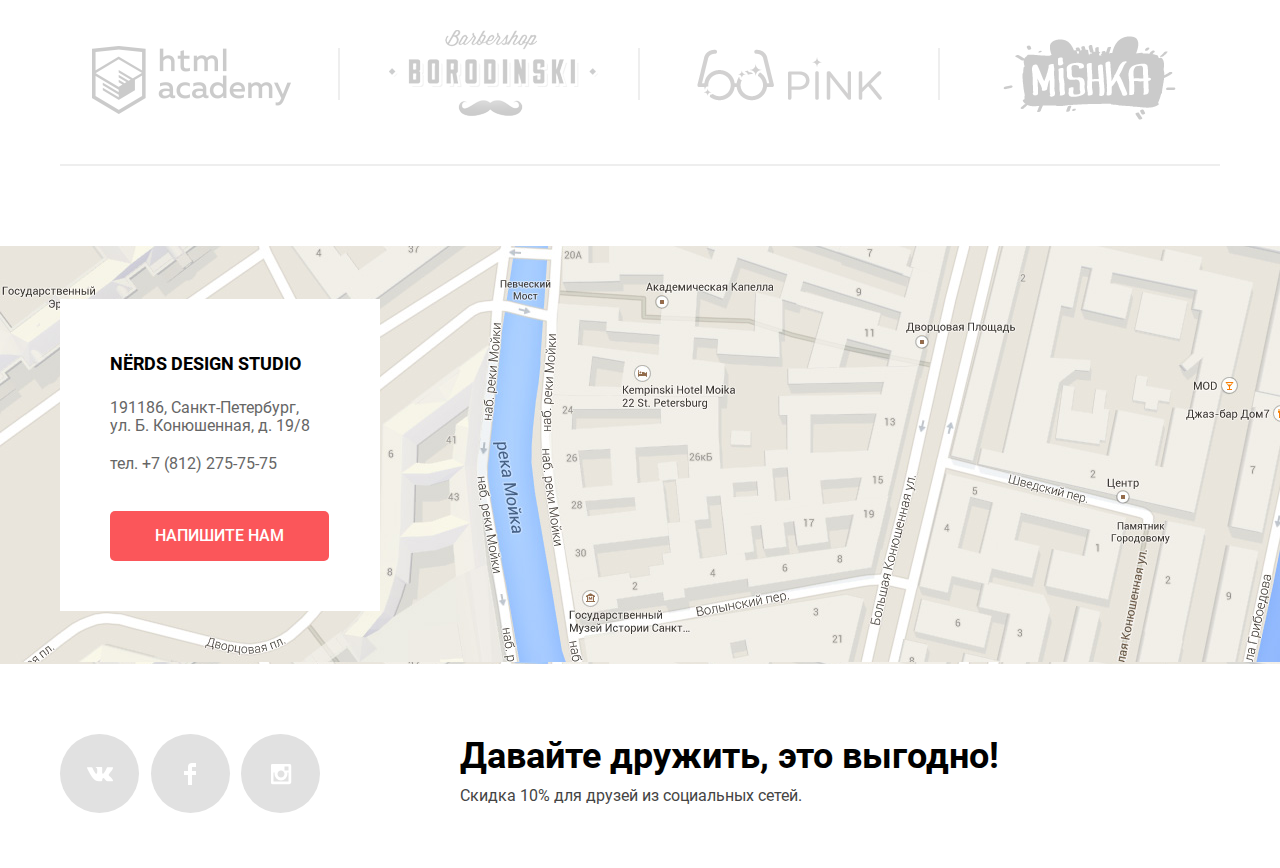
==== commit 269ff783: "Правки первой проверки, все пунткы, кроме Б13 и Д19" ====
--- a/index.html
+++ b/index.html
@@ -151,18 +151,19 @@
       </section>
     </main>
     <footer class="main-footer">
-      <iframe src="https://www.google.com/maps/embed?pb=!1m18!1m12!1m3!1d1998.6037872533277!2d30.320858716096975!3d59.93871648187614!2m3!1f0!2f0!3f0!3m2!1i1024!2i768!4f13.1!3m3!1m2!1s0x4696310fca145cc1%3A0x42b32648d8238007!2z0JHQvtC70YzRiNCw0Y8g0JrQvtC90Y7RiNC10L3QvdCw0Y8g0YPQuy4sIDE5LzgsINCh0LDQvdC60YIt0J_QtdGC0LXRgNCx0YPRgNCzLCAxOTExODY!5e0!3m2!1sru!2sru!4v1552494220848" width="1200" height="416" style="border:0" allowfullscreen></iframe>
-      <div class="container">
-        <div class="adress-block">
-          <h3>NЁRDS DESIGN STUDIO</h3>
-          <p>191186, Санкт-Петербург,
-            <br>ул. Б. Конюшенная, д. 19/8
-          </p>
-          <p>тел. +7 (812) 275-75-75</p>
-          <a class="button open-popup" href="feedback.html">Напишите нам</a>
-        </div>
-      </div>
-
+      <section class="location">
+        <div class="container">
+          <article class="contacts">
+            <div class>
+              <h3>Nёrds Design Studio</h3>
+              <p>191186, Санкт-Петербург,<br> ул. Б. Конюшенная, д. 19/8</p>
+              <p> тел. +7 (812) 275-75-75</p>
+            </div>
+            <a class="button open-popup" href="feedback.html">Напишите нам</a>
+          </article>
+        </div>
+        <iframe src="https://www.google.com/maps/embed?pb=!1m18!1m12!1m3!1d1998.6037872533277!2d30.320858716096975!3d59.93871648187614!2m3!1f0!2f0!3f0!3m2!1i1024!2i768!4f13.1!3m3!1m2!1s0x4696310fca145cc1%3A0x42b32648d8238007!2z0JHQvtC70YzRiNCw0Y8g0JrQvtC90Y7RiNC10L3QvdCw0Y8g0YPQuy4sIDE5LzgsINCh0LDQvdC60YIt0J_QtdGC0LXRgNCx0YPRgNCzLCAxOTExODY!5e0!3m2!1sru!2sru!4v1552494220848"></iframe>
+      </section>
       <div class="social-container">
         <ul class="footer-social">
           <li class="footer-social-item vkontakte">
--- a/css/styles.css
+++ b/css/styles.css
@@ -875,60 +875,62 @@
   font-size: 0;
 }
 
+.location {
+  position: relative;
+
+  box-sizing: border-box;
+  min-height: 415px;
+  margin-bottom: 70px;
+  padding: 53px 0;  background-image: url("../img/content/map.jpg");
+  background-color: rgb(233, 229, 220);
+}
+
+.location .container {
+  width: 1200px;
+  margin: 0 auto;
+  padding: 0 20px;
+
+}
+
+.location .contacts {
+  position: relative;
+  z-index: 1;
+
+  box-sizing: border-box;
+  width: 320px;
+  padding: 50px;
+
+  background-color: rgb(255, 255, 255);
+}
+
+.location iframe {
+  position: absolute;
+  top: 0;
+  left: 0;
+
+  width: 100%;
+  height: 100%;
+
+  border: none;
+}
+
 .main-footer {
-  min-height: 416px;
-}
-
-.main-footer .container {
-  position: relative;
-
-  display: block;
-  width: 1200px;
-  height: 416px;
-  min-height: 416px;
-  margin: 0 auto;
-  margin-bottom: 68px;
-  padding: 0;
-
-  background-color: rgb(233, 229, 220);
-  background-image: url("../img/content/map.jpg");
-}
-
-.main-footer iframe {
-  z-index: 1;
-
-  width: 100%;
-  height: 416px;
-
-  positioN: absolute;
-}
-
-.adress-block {
-  position: absolute;
-  top: 50px;
-  left: 20px;
-  z-index: 2;
-
-  -webkit-box-sizing: border-box;
-          box-sizing: border-box;
-  width: 320px;
-  min-height: 310px;
-  padding: 50px;
-
-  background-color: rgb(255, 255, 255);
-}
-
-.adress-block h3 {
-  margin: 0;
-  margin-bottom: 25px;
+
+}
+
+
+.location h3 {
+  margin: 0;
+  margin-bottom: 20px;
   padding: 0;
 
   font-weight: 700;
   font-size: 18px;
   line-height: 30px;
-}
-
-.adress-block p {
+  text-transform: uppercase;
+}
+
+.location p {
   margin: 0;
   margin-bottom: 20px;
   padding: 0;
@@ -939,13 +941,13 @@
   color: rgb(102, 102, 102);
 }
 
-.adress-block .button {
+.location .button {
   -webkit-box-sizing: border-box;
           box-sizing: border-box;
   width: 219px;
   margin: 0;
-  margin-top: 15px;
-  padding: 17px 0;
+  margin-top: 18px;
+  padding: 16px 0;
 }
 
 .social-container {
@@ -956,10 +958,11 @@
   -webkit-box-direction: normal;
   -ms-flex-direction: row;
       flex-direction: row;
-  width: 1160px;
+  width: 1200px;
   margin: 0 auto;
   margin-bottom: 45px;
   padding: 0 20px;
+  box-sizing: border-box;
 }
 
 .footer-social {
@@ -1086,7 +1089,7 @@
 .footer-slogan b {
   display: block;
   margin-bottom: 7px;
-  padding-top: 7px;
+padding-top: 4px;
 
   font-weight: 700;
   font-size: 36px;
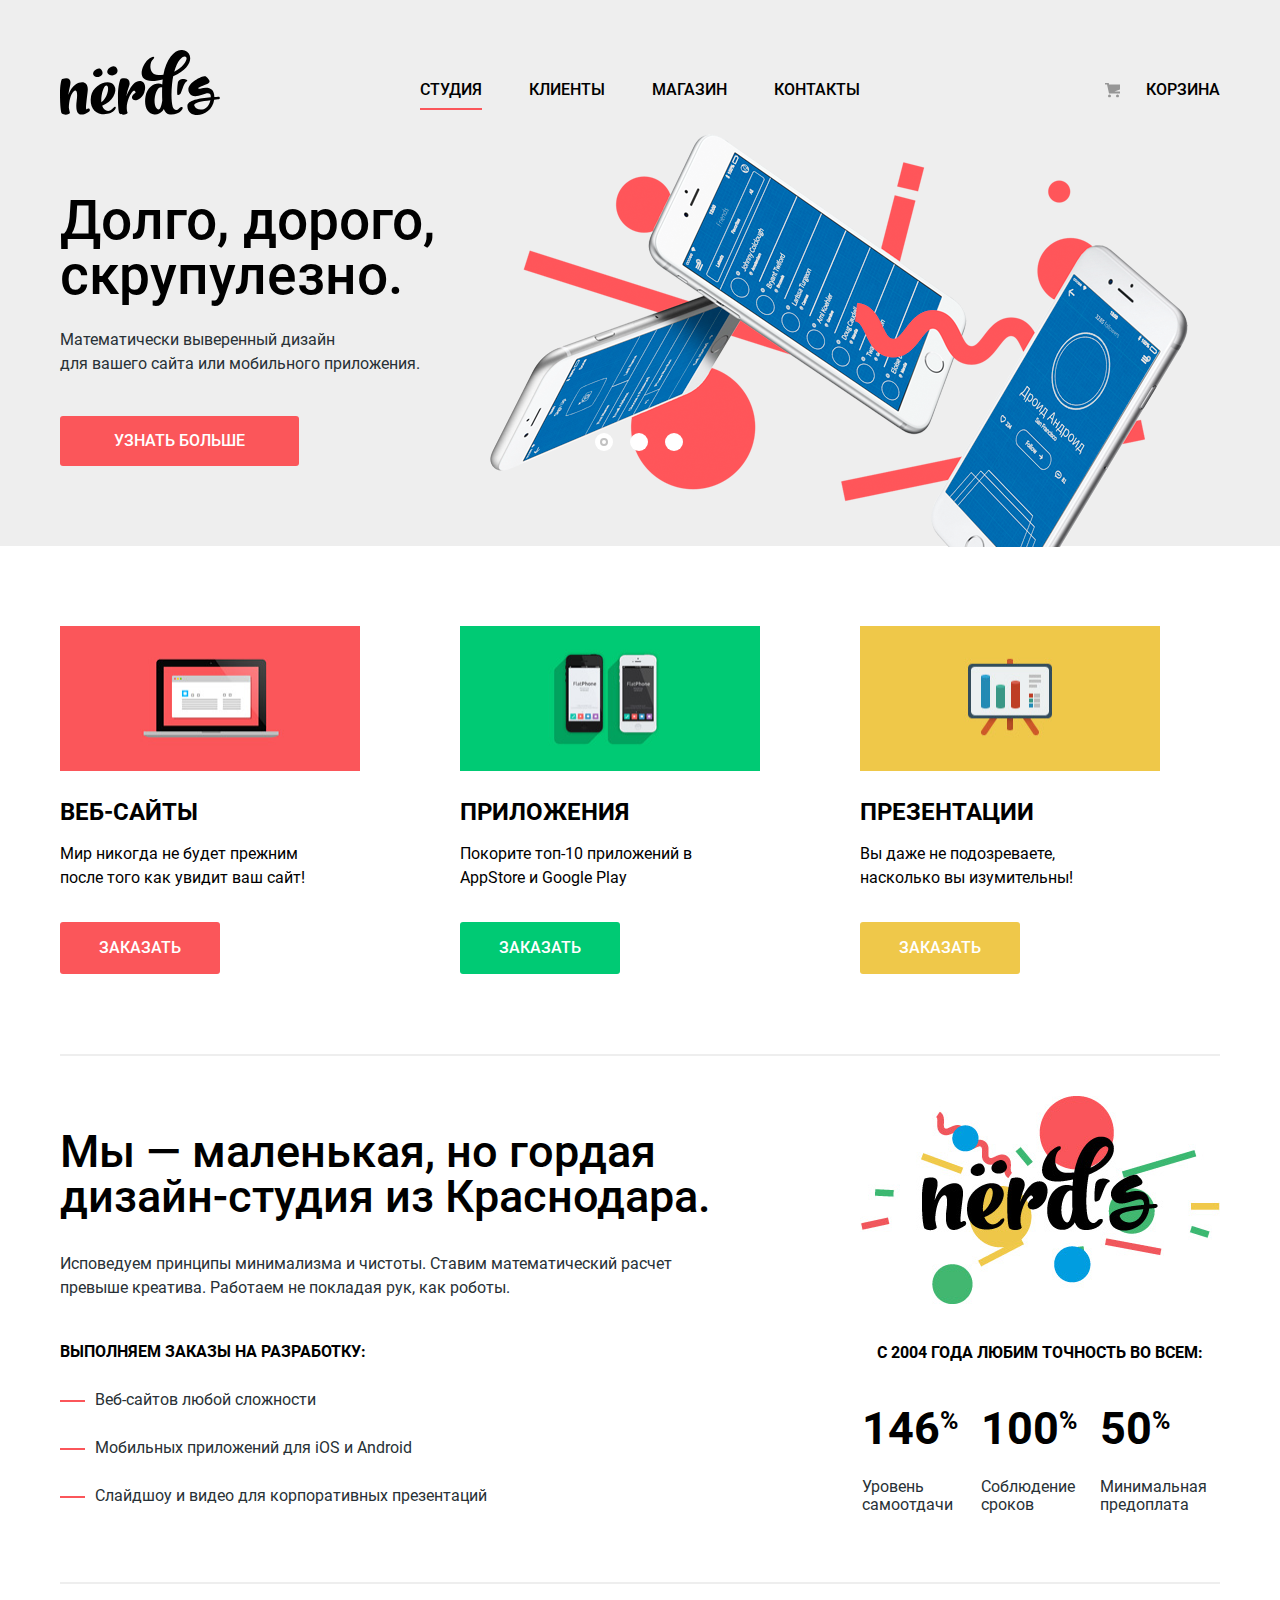
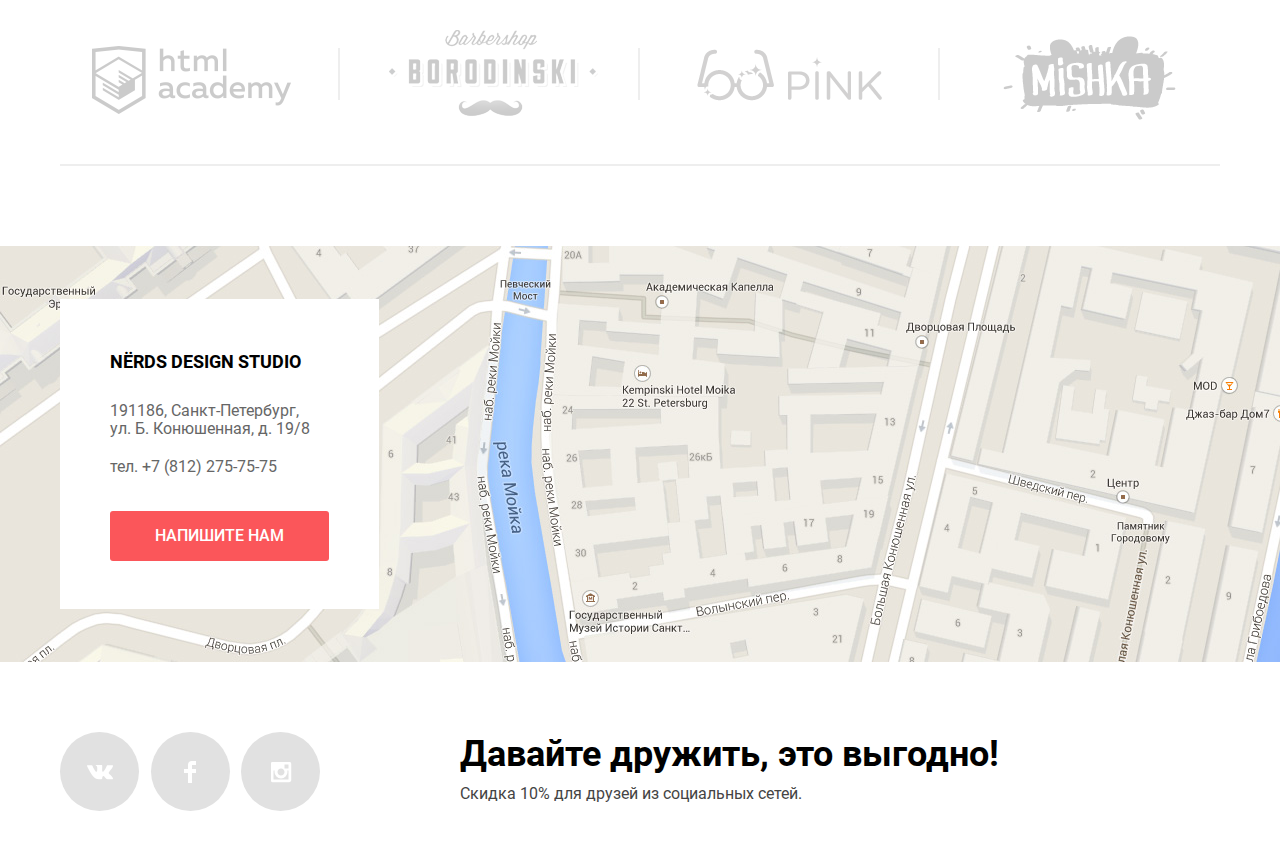
==== commit e2487583: "Все исправления первой попытки" ====
--- a/index.html
+++ b/index.html
@@ -46,7 +46,7 @@
             <li class="slider-item first">
               <div class="item-info">
                 <h2>Долго, дорого, скрупулезно.</h2>
-                <p>Математически выверенный дизайн для вашего сайта или мобильного приложения.</p>
+                <p>Математически выверенный дизайн <br> для вашего сайта или мобильного приложения.</p>
                 <a class="button" href="slide-1.html">Узнать больше</a>
               </div>
             </li>
@@ -60,7 +60,7 @@
             <li class="slider-item third">
               <div class="item-info">
                 <h2>Только ночь, только хардкор</h2>
-                <p>Работать днем, как все? Мы против этого. Ближе к полуночи работа только начинается.</p>
+                <p>Работать днем, как все? Мы против этого.<br> Ближе к полуночи работа только начинается.</p>
                 <a class="button" href="slide-3.html">Узнать больше</a>
               </div>
             </li>
@@ -152,6 +152,7 @@
     </main>
     <footer class="main-footer">
       <section class="location">
+        <h2 class="visually-hidden">Где мы находимся</h2>
         <div class="container">
           <article class="contacts">
             <div class>
--- a/css/styles.css
+++ b/css/styles.css
@@ -113,6 +113,7 @@
 }
 
 body {
+  min-width: 1200px;
   margin: 0;
   padding: 0;
 
@@ -159,7 +160,7 @@
   word-wrap: break-word;
 
   background-color: rgb(251, 86, 90);
-  border-radius: 5px;
+  border-radius: 3px;
 }
 
 .button:hover,
@@ -378,7 +379,7 @@
   -webkit-box-pack: justify;
   -ms-flex-pack: justify;
   justify-content: space-between;
-  width: 90px;
+  width: 88px;
   height: 18px;
 }
 
@@ -473,7 +474,7 @@
 .slider-item.second::after {
   content: "";
   position: absolute;
-  right: 30px;
+  right: -35px;
   bottom: -80px;
   z-index: 1;
 
@@ -487,7 +488,7 @@
 .slider-item.third::after {
   content: "";
   position: absolute;
-  right: 30px;
+  right: 0;
   bottom: -80px;
   z-index: 1;
 
@@ -881,15 +882,16 @@
   box-sizing: border-box;
   min-height: 415px;
   margin-bottom: 70px;
-  padding: 53px 0;  background-image: url("../img/content/map.jpg");
+  padding: 53px 0;
+
   background-color: rgb(233, 229, 220);
+  background-image: url("../img/content/map.jpg");
 }
 
 .location .container {
   width: 1200px;
   margin: 0 auto;
   padding: 0 20px;
-
 }
 
 .location .contacts {
@@ -897,8 +899,9 @@
   z-index: 1;
 
   box-sizing: border-box;
-  width: 320px;
-  padding: 50px;
+  width: 319px;
+  min-height: 308px;
+  padding: 48px 50px;
 
   background-color: rgb(255, 255, 255);
 }
@@ -914,14 +917,9 @@
   border: none;
 }
 
-.main-footer {
-
-}
-
-
 .location h3 {
   margin: 0;
-  margin-bottom: 20px;
+  margin-bottom: 25px;
   padding: 0;
 
   font-weight: 700;
@@ -946,7 +944,7 @@
           box-sizing: border-box;
   width: 219px;
   margin: 0;
-  margin-top: 18px;
+  margin-top: 15px;
   padding: 16px 0;
 }
 
@@ -958,11 +956,11 @@
   -webkit-box-direction: normal;
   -ms-flex-direction: row;
       flex-direction: row;
+  box-sizing: border-box;
   width: 1200px;
   margin: 0 auto;
   margin-bottom: 45px;
   padding: 0 20px;
-  box-sizing: border-box;
 }
 
 .footer-social {
@@ -1089,7 +1087,7 @@
 .footer-slogan b {
   display: block;
   margin-bottom: 7px;
-padding-top: 4px;
+  padding-top: 4px;
 
   font-weight: 700;
   font-size: 36px;
@@ -1109,7 +1107,7 @@
   width: 100%;
   margin: 0;
   padding: 0;
-  padding-top: 78px;
+  padding-top: 75px;
 
   font-weight: 500;
   font-size: 55px;
@@ -1142,8 +1140,9 @@
   justify-content: space-between;
   padding: 0 20px;
 }
+
 .catalog .main-header {
-  margin-bottom: 58px;
+  margin-bottom: 55px;
 }
 
 .container aside {
@@ -1165,15 +1164,15 @@
 }
 
 .field-range {
-  margin-bottom: 60px;
+  margin-bottom: 55px;
 }
 
 .field-radio {
-  margin-bottom: 34px;
+  margin-bottom: 25px;
 }
 
 .field-check {
-  margin-bottom: 35px;
+  margin-bottom: 30px;
 }
 
 fieldset legend {
@@ -1191,7 +1190,7 @@
   position: relative;
 
   display: block;
-  margin-bottom: 15px;
+  margin-bottom: 20px;
   padding-left: 35px;
 
   font-weight: 400;
@@ -1202,7 +1201,7 @@
 
 .range-filter {
   width: 260px;
-  margin-top: 35px;
+  margin-top: 33px;
 }
 
 .range-controls {
@@ -1215,7 +1214,7 @@
   padding-left: 20px;
 
   background-color: rgb(241, 241, 241);
-  border-radius: 5px;
+  border-radius: 3px;
 }
 
 .range-controls .scale {
@@ -1434,7 +1433,8 @@
   -webkit-box-direction: normal;
   -ms-flex-direction: row;
       flex-direction: row;
-  margin-bottom: 50px;
+  margin-bottom: 55px;
+  padding-top: 5px;
 }
 
 .sortings ul {
@@ -1493,7 +1493,6 @@
   display: -webkit-inline-box;
   display: -ms-inline-flexbox;
   display: inline-flex;
-  padding-top: 2px;
 }
 
 .sort-type li:not(:last-of-type) {
@@ -1567,8 +1566,15 @@
 
   max-width: 360px;
   max-height: 576px;
-  margin-bottom: 24px;
+  margin-bottom: 33px;
   padding-top: 40px;
+
+  border-radius: 5px;
+}
+
+.catalog-item .item {
+  display: block;
+  height: 576px;
 }
 
 .catalog-item:not(:nth-of-type(2n)) {
@@ -1577,7 +1583,7 @@
 
 .catalog-item .info {
   position: absolute;
-  bottom: 10px;
+  bottom: 0;
   z-index: 2;
 
   display: -webkit-box;
@@ -1587,17 +1593,29 @@
   -webkit-box-direction: normal;
   -ms-flex-direction: column;
       flex-direction: column;
+  justify-content: flex-start;
   -webkit-box-align: center;
   -ms-flex-align: center;
   align-items: center;
   -webkit-box-sizing: border-box;
           box-sizing: border-box;
+          box-sizing: border-box;
   width: 100%;
-  min-height: 230px;
-  max-height: 575px;
-  padding-bottom: 40px;
+  min-height: 231px;
+  max-height: 576px;
+  padding-top: 26px;
+  padding-bottom: 35px;
 
   background-color: rgb(238, 238, 238);
+}
+
+.catalog-item:nth-of-type(3) .info,
+.catalog-item:nth-of-type(4) .info {
+  bottom: -5px;
+}
+
+.catalog-item .hidden {
+  display: none;
 }
 
 .catalog-item:before {
@@ -1614,14 +1632,19 @@
 }
 
 .catalog-item h3 {
-  margin: 0;
-  margin-bottom: 18px;
-  padding: 0;
-  padding-top: 30px;
+  display: flex;
+  justify-content: center;
+  align-items: center;
+  width: 176px;
+  min-height: 30px;
+  margin: 0;
+  margin-bottom: 15px;
+  padding: 0;
+  overflow: auto;
 
   font-weight: 700;
   font-size: 18px;
-  line-height: 24px;
+  line-height: 30px;
   text-transform: uppercase;
   letter-spacing: 0.001em;
 }
@@ -1636,11 +1659,21 @@
   word-wrap: break-word;
 }
 
+.catalog-item:nth-of-type(2) b {
+  width: 230px;
+}
+
+.catalog-item:nth-of-type(1) b,
+.catalog-item:nth-of-type(3) b,
+.catalog-item:nth-of-type(4) b {
+  width: 180px;
+}
+
 .catalog-item b {
-  width: 200px;
+  width: 215px;
   min-height: 60px;
   max-height: 800px;
-  margin-bottom: 5px;
+  margin-bottom: 6px;
   overflow: auto;
 
   font-weight: 400;
@@ -1659,17 +1692,9 @@
 .catalog-item .button:active {
   color: rgb(255, 255, 255);
 }
+
 .catalog-item:hover {
   box-shadow: 0 6px 15px 0 rgba(0, 0, 0, 0.25);
-}
-
-.catalog-item .hidden {
-  position: absolute;
-  bottom: 0;
-
-  display: none;
-  width: 100%;
-  height: 231px;
 }
 
 .catalog-item:hover .hidden {
@@ -1707,7 +1732,7 @@
   -ms-flex-wrap: wrap;
       flex-wrap: wrap;
   width: 100%;
-  margin-bottom: 40px;
+  margin-bottom: 42px;
 }
 
 .pagination a {
@@ -1752,7 +1777,7 @@
   padding: 0;
 
   background-color: rgb(238, 238, 238);
-  border-radius: 5px;
+  border-radius: 3px;
 }
 
 .pagination-item:last-of-type {
@@ -1848,11 +1873,13 @@
 
 .modal button {
   border: none;
+  cursor: pointer;
 }
 
 .modal .button {
   margin-bottom: 84px;
 }
+
 .modal form {
   display: -webkit-box;
   display: -ms-flexbox;
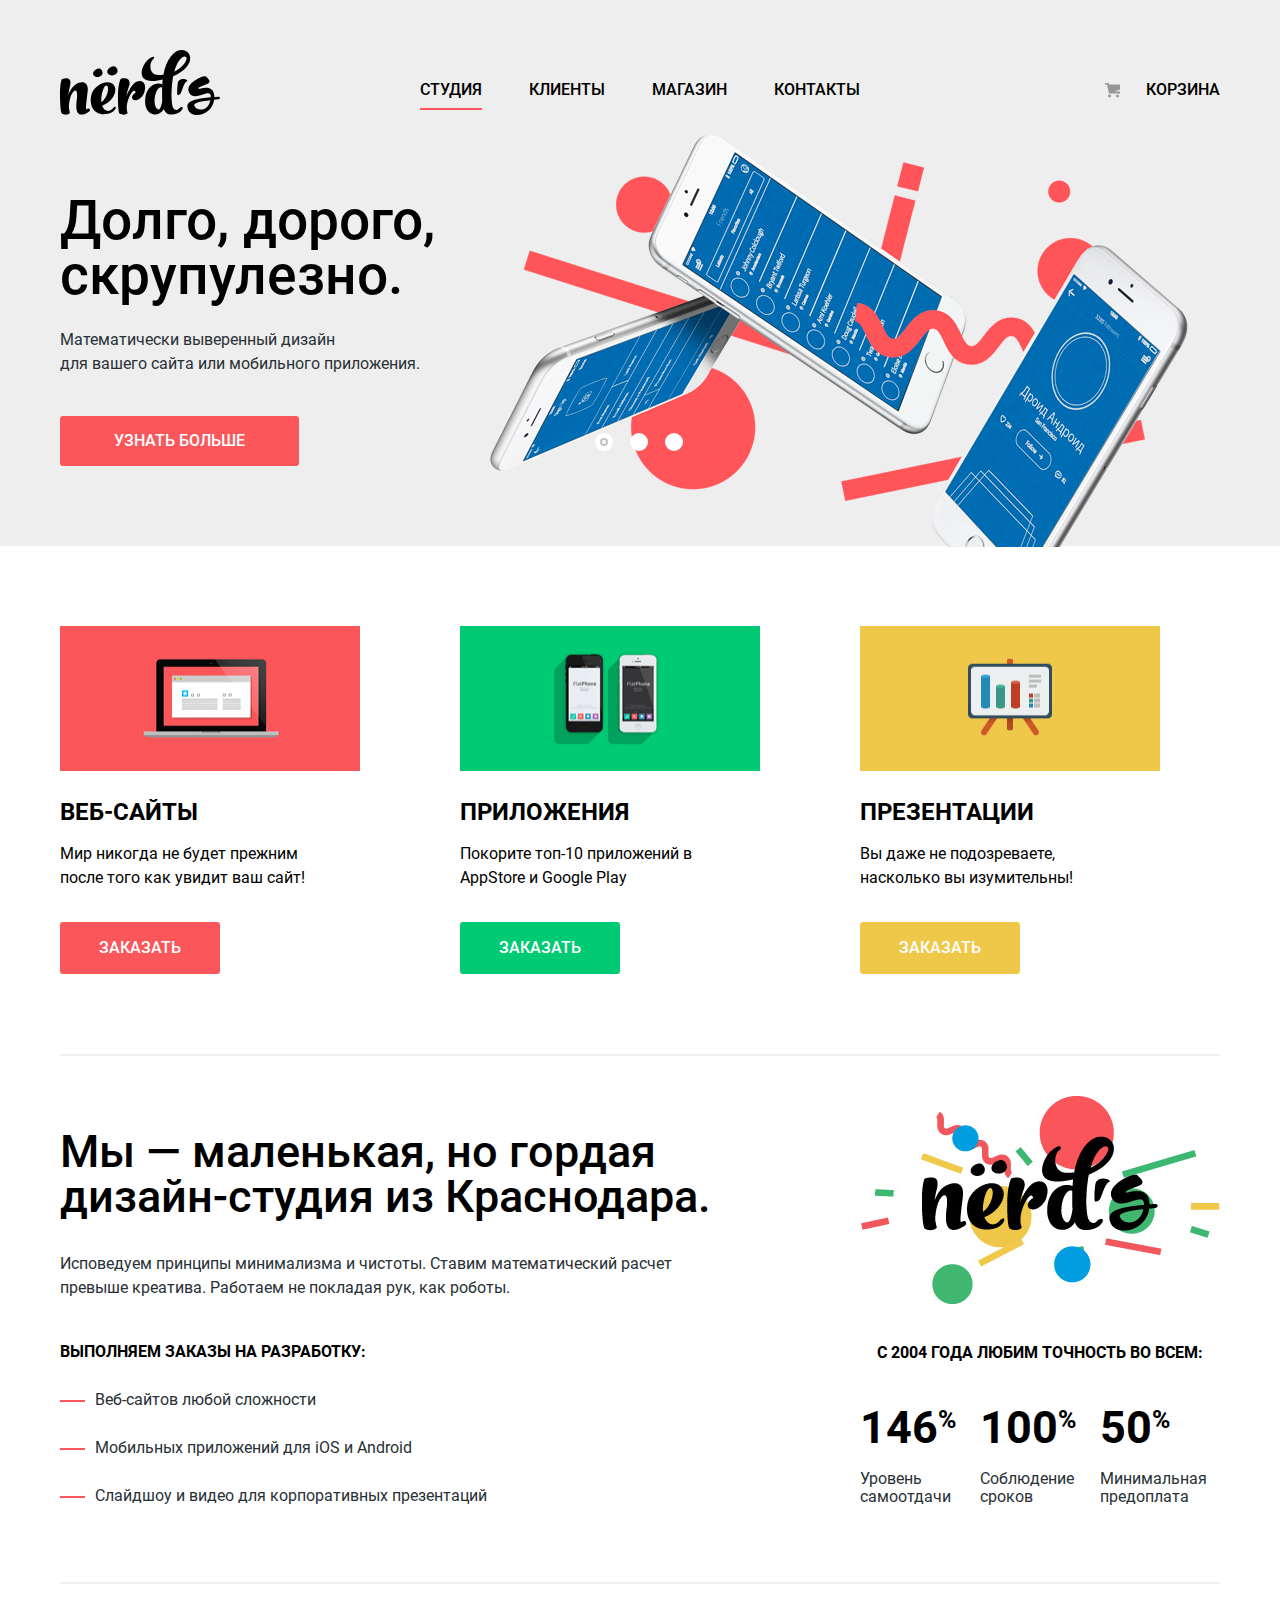
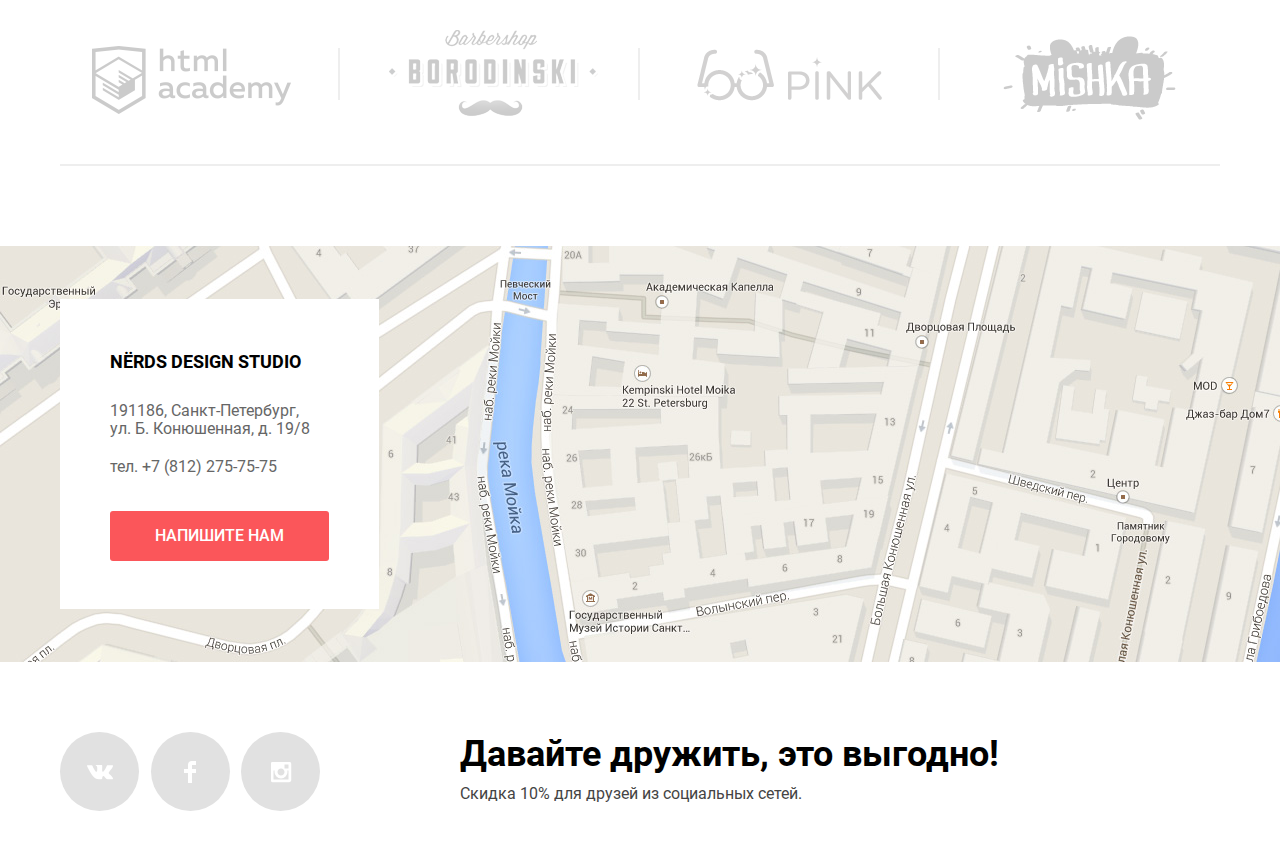
==== commit 424d8d46: "Исправления таблички раздела О нас" ====
--- a/index.html
+++ b/index.html
@@ -155,7 +155,7 @@
         <h2 class="visually-hidden">Где мы находимся</h2>
         <div class="container">
           <article class="contacts">
-            <div class>
+            <div>
               <h3>Nёrds Design Studio</h3>
               <p>191186, Санкт-Петербург,<br> ул. Б. Конюшенная, д. 19/8</p>
               <p> тел. +7 (812) 275-75-75</p>
--- a/css/styles.css
+++ b/css/styles.css
@@ -172,7 +172,8 @@
   color: rgba(255, 255, 255, 0.3);
 
   background-color: rgb(215, 55, 59);
-  box-shadow: inset 0 3px 0 0 rgba(0, 1, 1, 0.1);
+  -webkit-box-shadow: inset 0 3px 0 0 rgba(0, 1, 1, 0.1);
+          box-shadow: inset 0 3px 0 0 rgba(0, 1, 1, 0.1);
 }
 
 .container {
@@ -408,7 +409,9 @@
 
   border: 2px solid rgb(194, 194, 194);
   border-radius: 50%;
-  transform: translate(-50%, -50%);
+  -webkit-transform: translate(-50%, -50%);
+      -ms-transform: translate(-50%, -50%);
+          transform: translate(-50%, -50%);
 }
 
 .main-slider input#slide-1:focus ~ div label[for="slide-1"],
@@ -537,7 +540,8 @@
   -webkit-box-direction: normal;
   -ms-flex-direction: row;
       flex-direction: row;
-  flex-wrap: wrap;
+  -ms-flex-wrap: wrap;
+      flex-wrap: wrap;
   -webkit-box-pack: start;
   -ms-flex-pack: start;
   justify-content: flex-start;
@@ -723,13 +727,27 @@
   margin: 0;
   padding: 40px 0 30px 0;
 }
-
 .about-us table {
   width: 360px;
-  margin: 0;
-  padding: 0;
-
+
+  border-collapse: collapse;
+  table-layout: fixed;
   text-align: left;
+}
+
+.about-us caption {
+  margin-bottom: 40px;
+
+  font-weight: 700;
+  text-transform: uppercase;
+}
+
+.about-us th {
+  padding: 0;
+
+  font-weight: 700;
+  font-size: 45px;
+  line-height: 1;
 }
 
 .about-us sup {
@@ -737,33 +755,10 @@
   line-height: 10px;
 }
 
-.about-us caption {
-  margin: 0;
-  padding: 0;
-  padding-bottom: 55px;
-
-  font-weight: 700;
-  text-transform: uppercase;
-}
-
-.about-us th {
-  width: 120px;
-  margin: 0;
-  padding: 0;
-  padding-top: 2px;
-  padding-bottom: 35px;
-
-  font-weight: 700;
-  font-size: 45px;
-  line-height: 10px;
-}
-
 .about-us td {
-  width: 120px;
-  margin: 0;
-  padding: 0;
-
-  font-weight: 400;
+  padding: 0;
+  padding-top: 20px;
+
   font-size: 16px;
   line-height: 18px;
   color: rgb(40, 49, 54);
@@ -774,10 +769,17 @@
 }
 
 .clients .container {
-  display: flex;
+  display: -webkit-box;
+  display: -ms-flexbox;
+  display: flex;
+  -webkit-box-pack: start;
+  -ms-flex-pack: start;
   justify-content: flex-start;
+  -webkit-box-align: center;
+  -ms-flex-align: center;
   align-items: center;
-  box-sizing: border-box;
+  -webkit-box-sizing: border-box;
+          box-sizing: border-box;
   width: 1160px;
   margin: 0 auto;
   padding: 0;
@@ -816,7 +818,8 @@
   -webkit-box-align: center;
   -ms-flex-align: center;
   align-items: flex-start;
-  box-sizing: border-box;
+  -webkit-box-sizing: border-box;
+          box-sizing: border-box;
   width: 300px;
   height: 180px;
   margin: 0;
@@ -879,7 +882,8 @@
 .location {
   position: relative;
 
-  box-sizing: border-box;
+  -webkit-box-sizing: border-box;
+          box-sizing: border-box;
   min-height: 415px;
   margin-bottom: 70px;
   padding: 53px 0;
@@ -898,7 +902,8 @@
   position: relative;
   z-index: 1;
 
-  box-sizing: border-box;
+  -webkit-box-sizing: border-box;
+          box-sizing: border-box;
   width: 319px;
   min-height: 308px;
   padding: 48px 50px;
@@ -956,7 +961,8 @@
   -webkit-box-direction: normal;
   -ms-flex-direction: row;
       flex-direction: row;
-  box-sizing: border-box;
+  -webkit-box-sizing: border-box;
+          box-sizing: border-box;
   width: 1200px;
   margin: 0 auto;
   margin-bottom: 45px;
@@ -1015,7 +1021,8 @@
 
 .footer-social-item a:active {
   background-color: rgb(215, 55, 59);
-  box-shadow: inset 0 3px 0 0 rgba(0, 1, 1, 0.1);
+  -webkit-box-shadow: inset 0 3px 0 0 rgba(0, 1, 1, 0.1);
+          box-shadow: inset 0 3px 0 0 rgba(0, 1, 1, 0.1);
 }
 
 .vkontakte a:active::after,
@@ -1445,7 +1452,8 @@
   -webkit-box-direction: normal;
   -ms-flex-direction: row;
       flex-direction: row;
-  flex-wrap: wrap;
+  -ms-flex-wrap: wrap;
+      flex-wrap: wrap;
   margin: 0;
   padding: 0;
 }
@@ -1593,6 +1601,8 @@
   -webkit-box-direction: normal;
   -ms-flex-direction: column;
       flex-direction: column;
+  -webkit-box-pack: start;
+  -ms-flex-pack: start;
   justify-content: flex-start;
   -webkit-box-align: center;
   -ms-flex-align: center;
@@ -1632,8 +1642,14 @@
 }
 
 .catalog-item h3 {
-  display: flex;
+  display: -webkit-box;
+  display: -ms-flexbox;
+  display: flex;
+  -webkit-box-pack: center;
+  -ms-flex-pack: center;
   justify-content: center;
+  -webkit-box-align: center;
+  -ms-flex-align: center;
   align-items: center;
   width: 176px;
   min-height: 30px;
@@ -1694,10 +1710,13 @@
 }
 
 .catalog-item:hover {
-  box-shadow: 0 6px 15px 0 rgba(0, 0, 0, 0.25);
+  -webkit-box-shadow: 0 6px 15px 0 rgba(0, 0, 0, 0.25);
+          box-shadow: 0 6px 15px 0 rgba(0, 0, 0, 0.25);
 }
 
 .catalog-item:hover .hidden {
+  display: -webkit-box;
+  display: -ms-flexbox;
   display: flex;
 }
 
@@ -1911,7 +1930,8 @@
   -webkit-box-direction: normal;
   -ms-flex-direction: row;
       flex-direction: row;
-  flex-wrap: wrap;
+  -ms-flex-wrap: wrap;
+      flex-wrap: wrap;
   -webkit-box-pack: justify;
   -ms-flex-pack: justify;
   justify-content: space-between;
@@ -1962,6 +1982,18 @@
   outline: none;
 }
 
+.user-info input:focus::-webkit-input-placeholder {
+  color: rgb(68, 68, 68);
+}
+
+.user-info input:focus:-ms-input-placeholder {
+  color: rgb(68, 68, 68);
+}
+
+.user-info input:focus::-ms-input-placeholder {
+  color: rgb(68, 68, 68);
+}
+
 .user-info input:focus::placeholder {
   color: rgb(68, 68, 68);
 }
@@ -1970,6 +2002,18 @@
   color: rgb(231, 66, 70);
 
   border-color: rgb(231, 66, 70);
+}
+
+.user-info input:invalid::-webkit-input-placeholder {
+  color: rgb(231, 66, 70);
+}
+
+.user-info input:invalid:-ms-input-placeholder {
+  color: rgb(231, 66, 70);
+}
+
+.user-info input:invalid::-ms-input-placeholder {
+  color: rgb(231, 66, 70);
 }
 
 .user-info input:invalid::placeholder {
@@ -2028,6 +2072,30 @@
 
 .modal .button {
   width: 260px;
+}
+
+.modal input::-webkit-input-placeholder {
+  font-weight: 400;
+  font-size: 16px;
+  line-height: 18px;
+  font-family: "Roboto", "Arial", sans-serif;
+  color: rgba(68, 68, 68, 0.5);
+}
+
+.modal input:-ms-input-placeholder {
+  font-weight: 400;
+  font-size: 16px;
+  line-height: 18px;
+  font-family: "Roboto", "Arial", sans-serif;
+  color: rgba(68, 68, 68, 0.5);
+}
+
+.modal input::-ms-input-placeholder {
+  font-weight: 400;
+  font-size: 16px;
+  line-height: 18px;
+  font-family: "Roboto", "Arial", sans-serif;
+  color: rgba(68, 68, 68, 0.5);
 }
 
 .modal input::placeholder {
